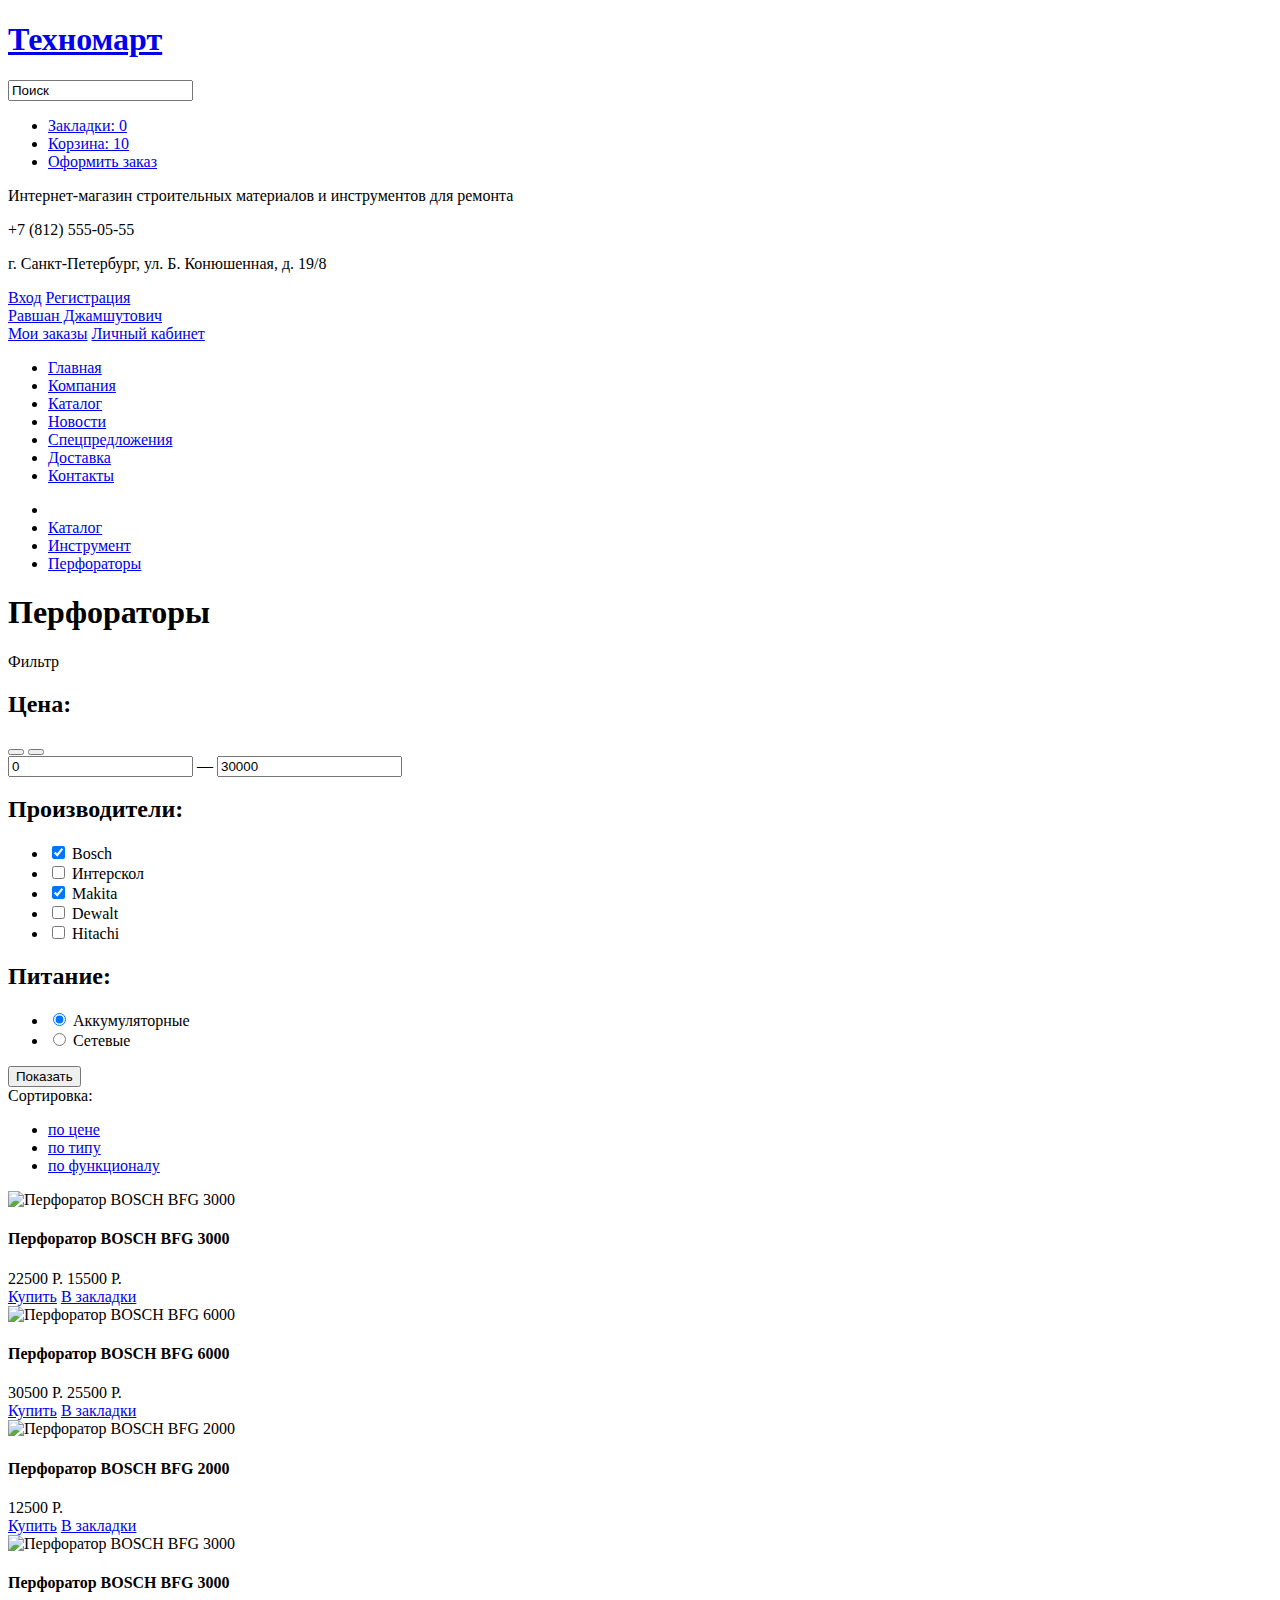
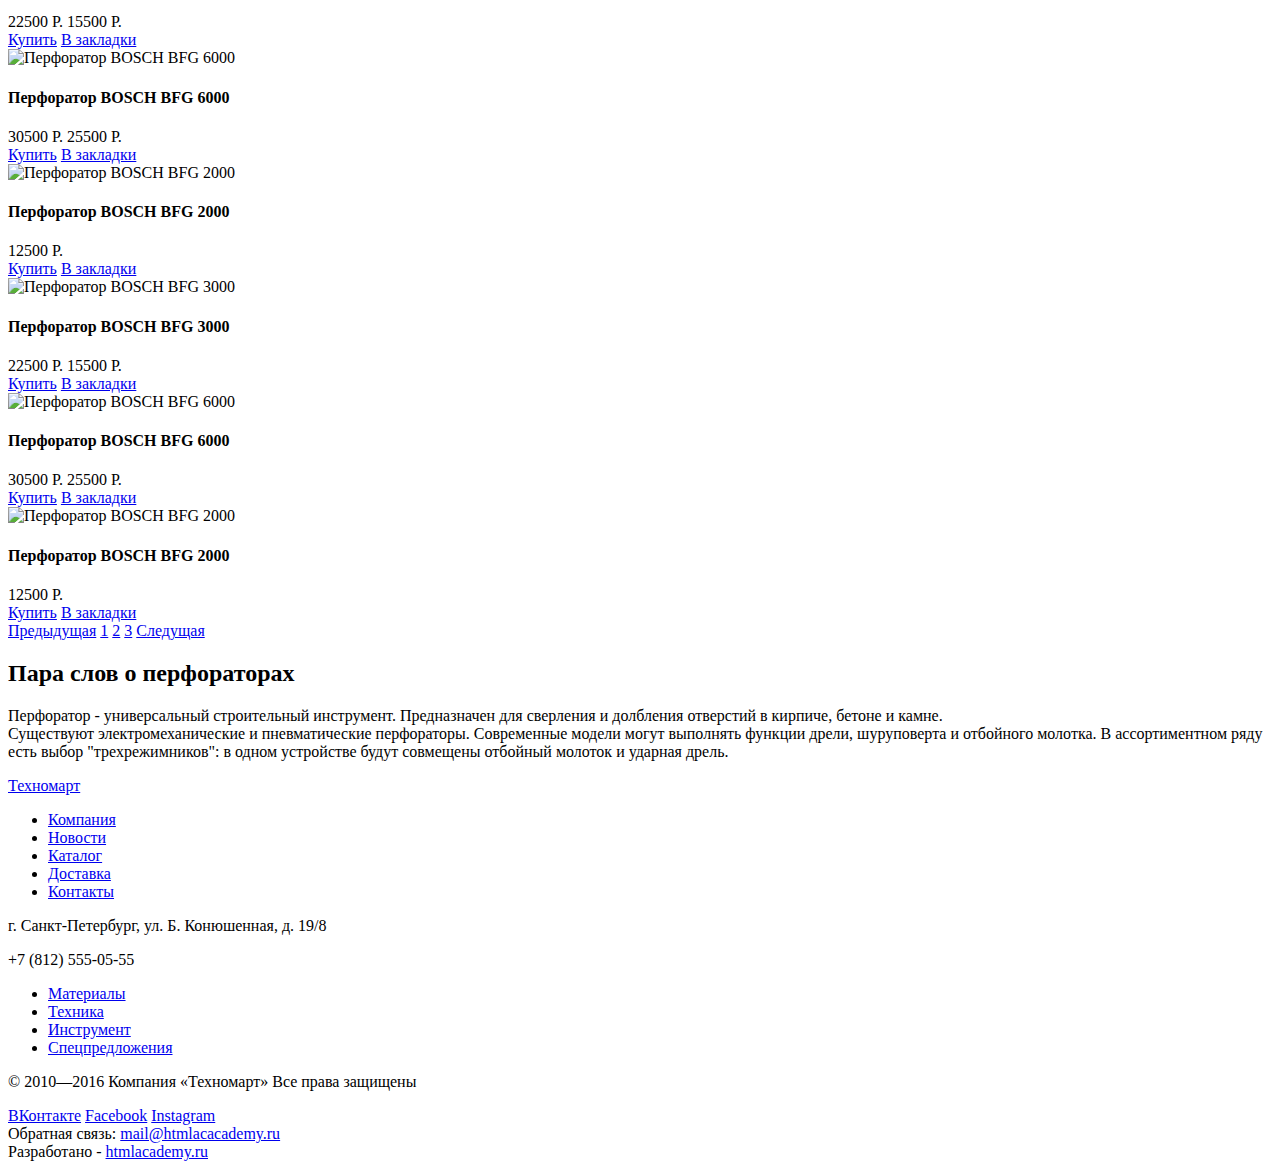
==== catalog.html @ e313303e "Add files via upload" ====
<!DOCTYPE html>
<html lang="ru">
<head>
	<meta charset="UTF-8">
	<title>Техномарт | Каталог</title>
	<link href="http://fonts.googleapis.com/css?family=Cuprum:400,700,400italic,700italic&amp;subset=latin,cyrillic-ext" rel="stylesheet" type="text/css"> 
	<link href="http://fonts.googleapis.com/css?family=PT+Sans:400,700&amp;subset=latin,cyrillic-ext" rel="stylesheet" type="text/css"> 
	<link href="css/normalize.css" rel="stylesheet">
	<link href="css/style.css" rel="stylesheet">
</head>
<body>
<div class="main-container">
		<header>

			<div class="top-header">
				<a href="#" class="logo"><h1>Техномарт</h1></a>
				<form class="form-popup" action="https://echo.htmlacademy.ru" method="get">
					<a href="#" class="icon-search"></a>
					<input  class="search" type="text" name="field-search" value="Поиск">
				</form>
				<div class="order-block">
					<ul>
						<li><a href="#" class="bookmark">Закладки: 0</a></li>
						<li><a href="#" class="cart">Корзина: 10</a></li> 
						<li><a href="#" class="arrange">Оформить заказ</a></li> 
					</ul>
				</div>
			</div>

			<div class="shop-info">
				<div class="shop-description">
					<p>Интернет-магазин строительных материалов и инструментов для ремонта</p>
				</div>
				<div class="shop-contacts">
					<span class="shop-phone">+7 (812) 555-05-55</span>
					<p class="shop-address">г. Санкт-Петербург, ул. Б. Конюшенная, д. 19/8</p>
				</div>
				<div class="user-block">
					<a href="#" class="login">Вход</a>
					<a href="#" class="registration">Регистрация</a>
				</div>
				<div class="account-block">
					<div class="user-active">
						<a href="#" class="icon-user"></a>
						<a href="#" class="user-link">Равшан Джамшутович</a>
						<a href="#" class="icon-out"></a>
					</div>
					<a href="#" class="my-orders">Мои заказы</a>
					<a href="#" class="personal">Личный кабинет</a>
				</div>
			</div>

			<nav class="main-navigation">
				<ul>
					<li><a href="index.html">Главная</a></li>
					<li><a href="#">Компания</a></li>
					<li><a href="catalog.html">Каталог</a></li>
					<li><a href="#">Новости</a></li>
					<li><a href="#">Спецпредложения</a></li>
					<li><a href="#">Доставка</a></li>
					<li><a href="#">Контакты</a></li>
				</ul>
			</nav>

		</header>

		<main>
			<div class="breadcrumbs">
				<ul>
					<li><a href="index.html"><span class="icon-home"></span></a></li>
					<li><a href="catalog.html">Каталог</a></li>
					<li><a href="#">Инструмент</a></li>
					<li><a href="#">Перфораторы</a></li>
				</ul>
			</div>

			<h1>Перфораторы</h1>
			<aside class="filters">
				<span>Фильтр</span>
				<form action="https://echo.htmlacademy.ru" method="get">
					<div class="filter-cost">
						<h2>Цена:</h2>
						<div class="range">
		                    <div class="scale-slider">
		                        <div class="bar"></div>
		                    </div> 
	                        <button class="scale-slider-min" type="button" tabindex="-1"></button>
	                        <button class="scale-slider-max" type="button" tabindex="-1"></button>
	               		</div> 
	               		<div class="cost-input">
                        	<input class="cost-input-min" name="cost-from" value="0" type="text">
                        	<span>&mdash;</span>
                        	<input class="cost-input-max" name="cost-to" value="30000" type="text">
                    	</div> 
					</div>

					<div class="filter-brands">
						<h2>Производители:</h2>
						<ul>
	                        <li>
	                            <input class="form-checkbox" id="check-b-1" name="brands" checked="checked" type="checkbox">
	                            <label class="form-label-chb" for="check-b-1">Bosch</label>
	                        </li>
	                        <li>
	                            <input class="form-checkbox" id="check-b-2" name="brands" type="checkbox">
	                            <label class="form-label-chb" for="check-b-2">Интерскол</label>
	                        </li>
	                        <li>
	                            <input class="form-checkbox" id="check-b-3" name="brands" checked="checked" type="checkbox">
	                            <label class="form-label-chb" for="check-b-3">Makita</label>
	                        </li>
							<li>
	                            <input class="form-checkbox" id="check-b-4" name="brands" type="checkbox">
	                            <label class="form-label-chb" for="check-b-4">Dewalt</label>
	                        </li>
	                        <li>
	                            <input class="form-checkbox" id="check-b-5" name="brands" type="checkbox">
	                            <label class="form-label-chb" for="check-b-5">Hitachi</label>
	                        </li>
                    	</ul>
					</div>

					<div class="powered">
						<h2>Питание:</h2>
						<ul>
	                        <li>
	                            <input class="form-checkbox" id="check-c-1" name="power" checked="checked" type="radio">
	                            <label class="form-label-chb" for="check-c-1">Аккумуляторные</label>
	                        </li>
	                        <li>
	                            <input class="form-checkbox" id="check-c-2" name="power" type="radio">
	                            <label class="form-label-chb" for="check-c-2">Сетевые</label>
	                        </li>
	                    </ul>        
					</div>

					<button class="btn" type="submit">Показать</button>
				</form>
			</aside>

			<section class="catalog">

				<div class="search-results">
					<span class="sort-type">Сортировка:</span>
		            <div class="sort-list">
		                <ul>
		                    <li><a class="active" href="#">по цене</a></li>
		                    <li><a href="#">по типу</a></li>
		                    <li><a href="#">по функционалу</a></li>
		                </ul>
		            </div>
		            <div class="sort-order">
		                <a class="icon-up" href="#"></a>
		                <a class="icon-down active" href="#"></a>
		            </div>  
				</div>
				
				<article class="catalog_item">
						<div class="catalog-item-photo"><img src="img/perforator-3000.jpg" alt="Перфоратор BOSCH BFG 3000" width="218" height="168"></div>
						<h4 class="catalog-item-title">Перфоратор BOSCH BFG 3000</h4>
						<span class="catalog-item-old-price">22500 Р.</span>
						<span class="catalog-item-price">15500 Р.</span>
						<div class="actions">
							<a href="#" class="get-buy">Купить</a>
							<a href="#" class="get-bookmark">В закладки</a>
						</div>
					</article>

					<article class="catalog-item">
						<div class="catalog-item-photo"><img src="img/perforator-6000.jpg" alt="Перфоратор BOSCH BFG 6000" width="218" height="168"></div>
						<h4 class="catalog-item-title">Перфоратор BOSCH BFG 6000</h4>
						<span class="catalog-item-old-price">30500 Р.</span>
						<span class="catalog-item-price">25500 Р.</span>
						<div class="actions">
							<a href="#" class="get-buy">Купить</a>
							<a href="#" class="get-bookmark">В закладки</a>
						</div>
					</article>

					<article class="catalog-item new">
						<div class="catalog-item-photo"><img src="img/perforator-2000.jpg" alt="Перфоратор BOSCH BFG 2000" width="218" height="168"></div>
						<h4 class="catalog-item-title">Перфоратор BOSCH BFG 2000</h4>
						<span class="catalog-item-price">12500 Р.</span>
						<div class="actions">
							<a href="#" class="get-buy">Купить</a>
							<a href="#" class="get-bookmark">В закладки</a>
						</div>
					</article>

					<article class="catalog_item">
						<div class="catalog-item-photo"><img src="img/perforator-3000.jpg" alt="Перфоратор BOSCH BFG 3000" width="218" height="168"></div>
						<h4 class="catalog-item-title">Перфоратор BOSCH BFG 3000</h4>
						<span class="catalog-item-old-price">22500 Р.</span>
						<span class="catalog-item-price">15500 Р.</span>
						<div class="actions">
							<a href="#" class="get-buy">Купить</a>
							<a href="#" class="get-bookmark">В закладки</a>
						</div>
					</article>

					<article class="catalog-item new">
						<div class="catalog-item-photo"><img src="img/perforator-6000.jpg" alt="Перфоратор BOSCH BFG 6000" width="218" height="168"></div>
						<h4 class="catalog-item-title">Перфоратор BOSCH BFG 6000</h4>
						<span class="catalog-item-old-price">30500 Р.</span>
						<span class="catalog-item-price">25500 Р.</span>
						<div class="actions">
							<a href="#" class="get-buy">Купить</a>
							<a href="#" class="get-bookmark">В закладки</a>
						</div>
					</article>

					<article class="catalog-item">
						<div class="catalog-item-photo"><img src="img/perforator-2000.jpg" alt="Перфоратор BOSCH BFG 2000" width="218" height="168"></div>
						<h4 class="catalog-item-title">Перфоратор BOSCH BFG 2000</h4>
						<span class="catalog-item-price">12500 Р.</span>
						<div class="actions">
							<a href="#" class="get-buy">Купить</a>
							<a href="#" class="get-bookmark">В закладки</a>
						</div>
					</article>

					<article class="catalog_item new">
						<div class="catalog-item-photo"><img src="img/perforator-3000.jpg" alt="Перфоратор BOSCH BFG 3000" width="218" height="168"></div>
						<h4 class="catalog-item-title">Перфоратор BOSCH BFG 3000</h4>
						<span class="catalog-item-old-price">22500 Р.</span>
						<span class="catalog-item-price">15500 Р.</span>
						<div class="actions">
							<a href="#" class="get-buy">Купить</a>
							<a href="#" class="get-bookmark">В закладки</a>
						</div>
					</article>

					<article class="catalog-item">
						<div class="catalog-item-photo"><img src="img/perforator-6000.jpg" alt="Перфоратор BOSCH BFG 6000" width="218" height="168"></div>
						<h4 class="catalog-item-title">Перфоратор BOSCH BFG 6000</h4>
						<span class="catalog-item-old-price">30500 Р.</span>
						<span class="catalog-item-price">25500 Р.</span>
						<div class="actions">
							<a href="#" class="get-buy">Купить</a>
							<a href="#" class="get-bookmark">В закладки</a>
						</div>
					</article>

					<article class="catalog-item">
						<div class="catalog-item-photo"><img src="img/perforator-2000.jpg" alt="Перфоратор BOSCH BFG 2000" width="218" height="168"></div>
						<h4 class="catalog-item-title">Перфоратор BOSCH BFG 2000</h4>
						<span class="catalog-item-price">12500 Р.</span>
						<div class="actions">
							<a href="#" class="get-buy">Купить</a>
							<a href="#" class="get-bookmark">В закладки</a>
						</div>
					</article>

					<div class="paginator">
						<a href="#" class="btn-prev">Предыдущая</a>
						<a href="#" class="page page-active">1</a>
						<a href="#" class="page">2</a>
						<a href="#" class="page">3</a>
						<a href="#" class="btn-next">Следущая</a>
						
					</div>
			</section>

			<section class="items-description">
				<h2>Пара слов о перфораторах</h2>
				<p>Перфоратор - универсальный строительный инструмент. Предназначен для сверления и долбления отверстий в кирпиче, бетоне и камне.<br>Существуют электромеханические и пневматические перфораторы. Современные модели могут выполнять функции дрели, шуруповерта и отбойного молотка. В ассортиментном ряду есть выбор "трехрежимников": в одном устройстве будут совмещены отбойный молоток и ударная дрель.</p>
			</section>

		</main>

		<footer>
			<footer_top-nav>
				<a href="#" class="logo">Техномарт</a>
				<ul>
					<li><a href="#">Компания</a></li>
					<li><a href="#">Новости</a></li>
					<li><a href="catalog.html">Каталог</a></li>
					<li><a href="#">Доставка</a></li>
					<li><a href="#">Контакты</a></li>
				</ul>
			</footer_top-nav>

			<footer_bottom-nav>
				<div class="footer-address">
					<p>г. Санкт-Петербург, ул. Б. Конюшенная, д. 19/8</p>
					<span>+7 (812) 555-05-55</span>
				</div>
				<ul>
					<li><a href="#">Материалы</a></li>
					<li><a href="#">Техника</a></li>
					<li><a href="#">Инструмент</a></li>
					<li><a href="#">Спецпредложения</a></li>
				</ul>
			</footer_bottom-nav>

			<footer-contacts>
				<div class="footer-copyright">
					<p>© 2010—2016 Компания «Техномарт» Все права защищены</p>
				</div>
				<div class="btn-socials">
					<a class="social-btn social-btn-vk" href="#">ВКонтакте</a>
					<a class="social-btn social-btn-fb" href="#">Facebook</a>
					<a class="social-btn social-btn-insta" href="#">Instagram</a>
				</div>
				<div class="footer-feedback">
					<span>Обратная связь:</span>
					<a href="mailto:mail@htmlacacademy.ru">mail@htmlacacademy.ru</a>
				</div>
				<div class="footer-design">
					<span>Разработано -</span>
					<a href="htmlacademy.ru">htmlacademy.ru</a>
				</div>
			</footer-contacts>

		</footer>
</div>	
	
</body>
</html>
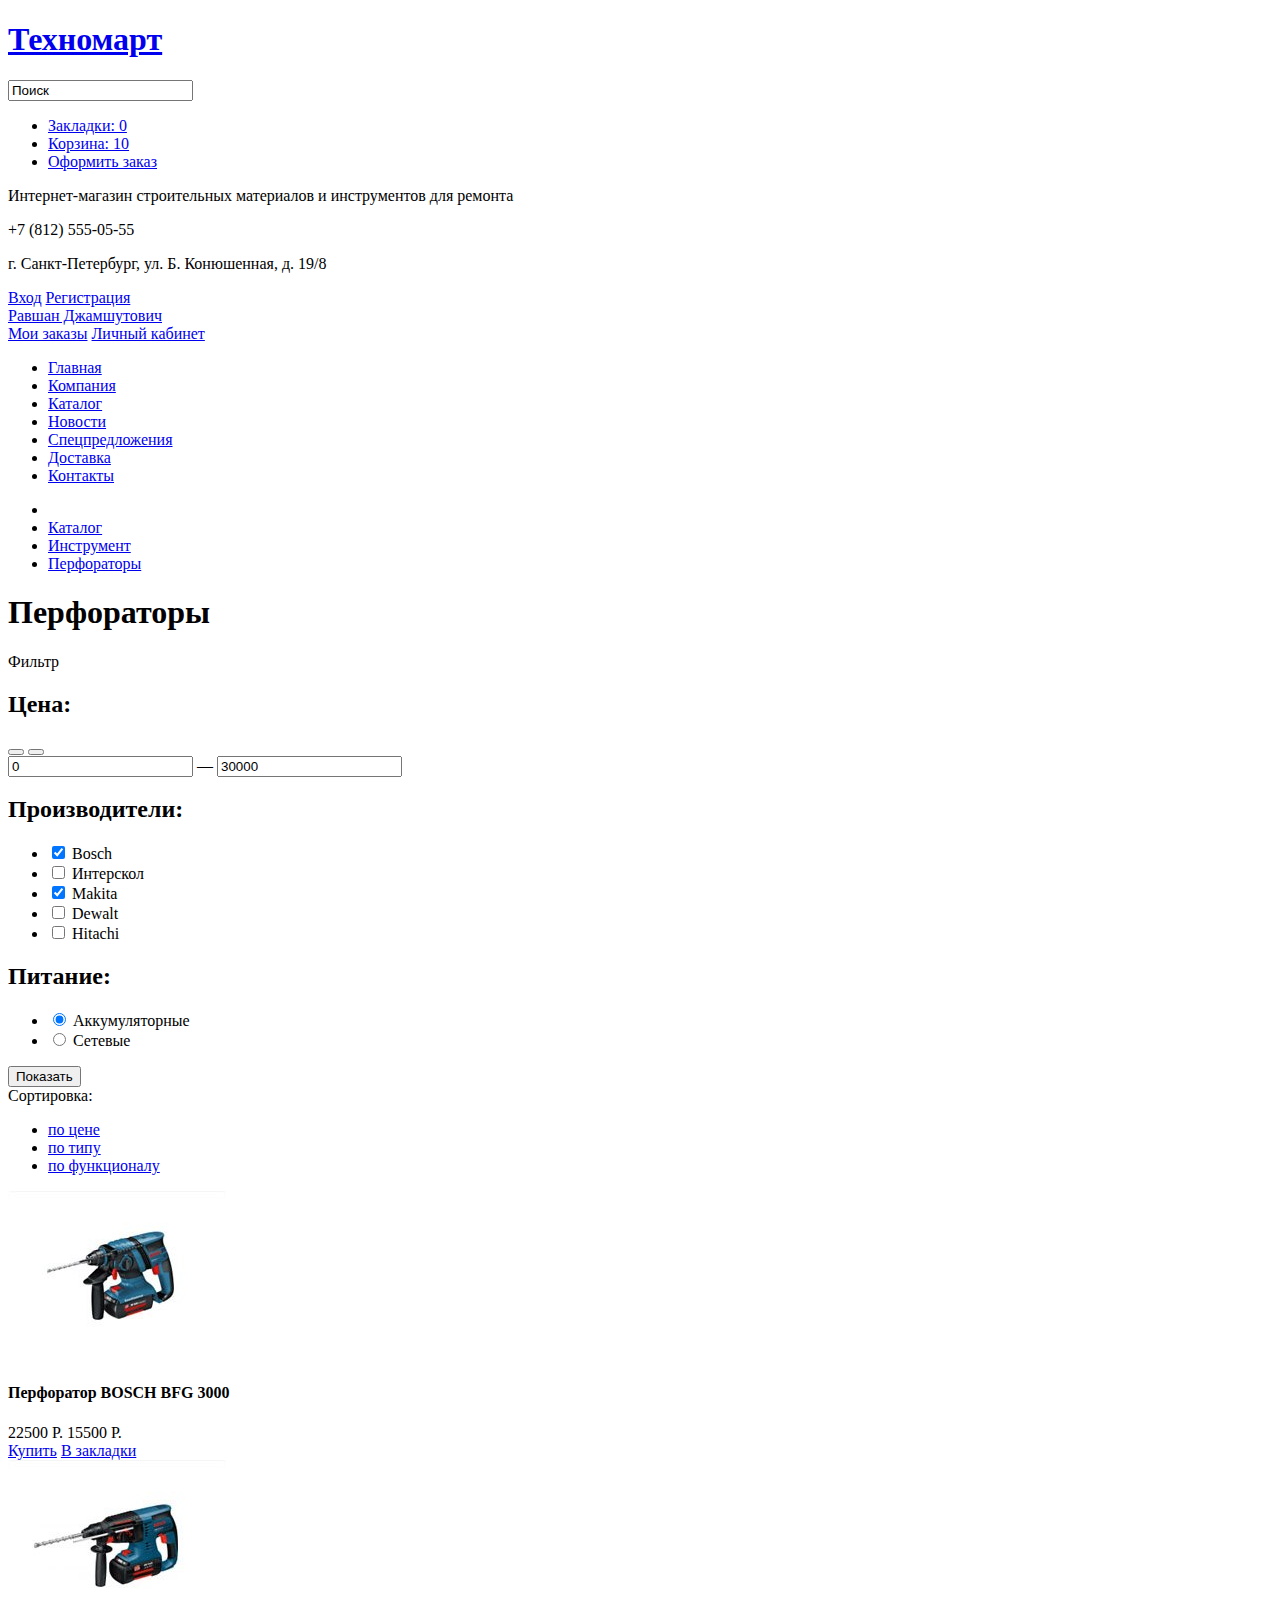
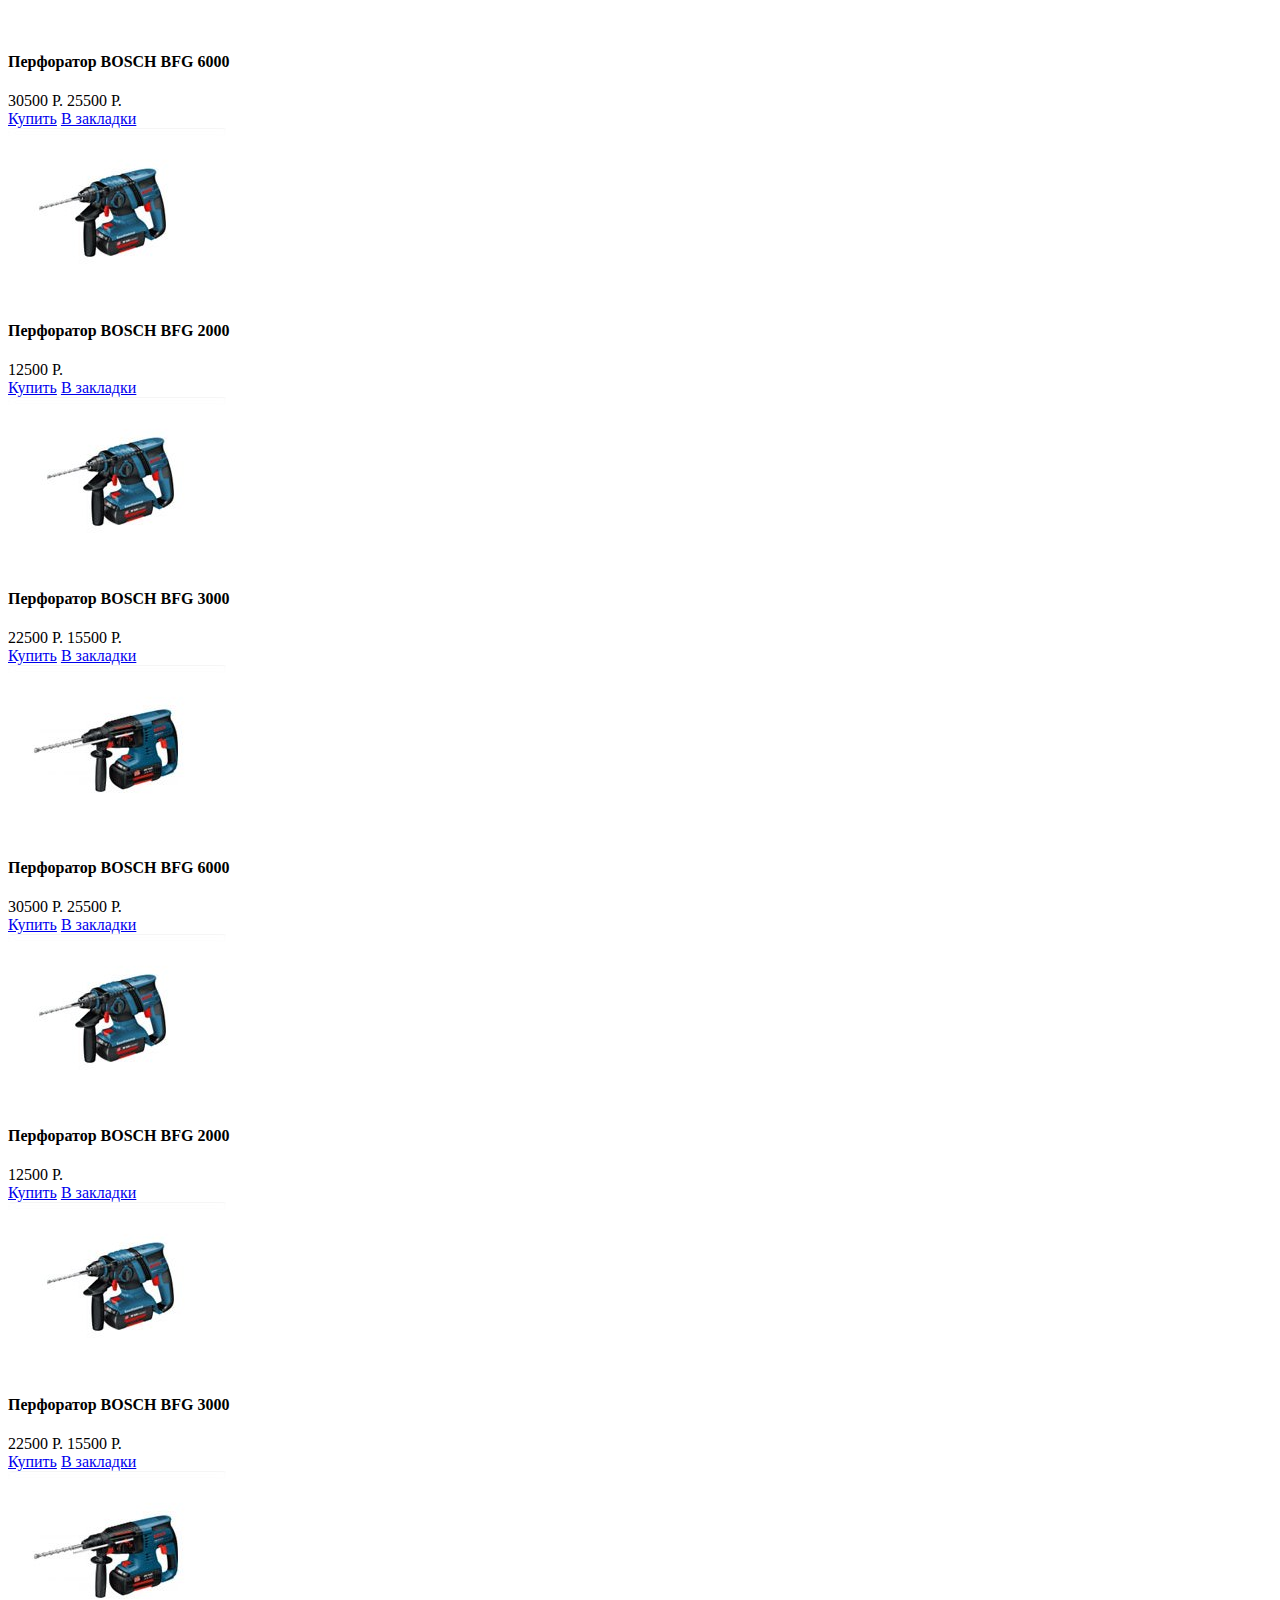
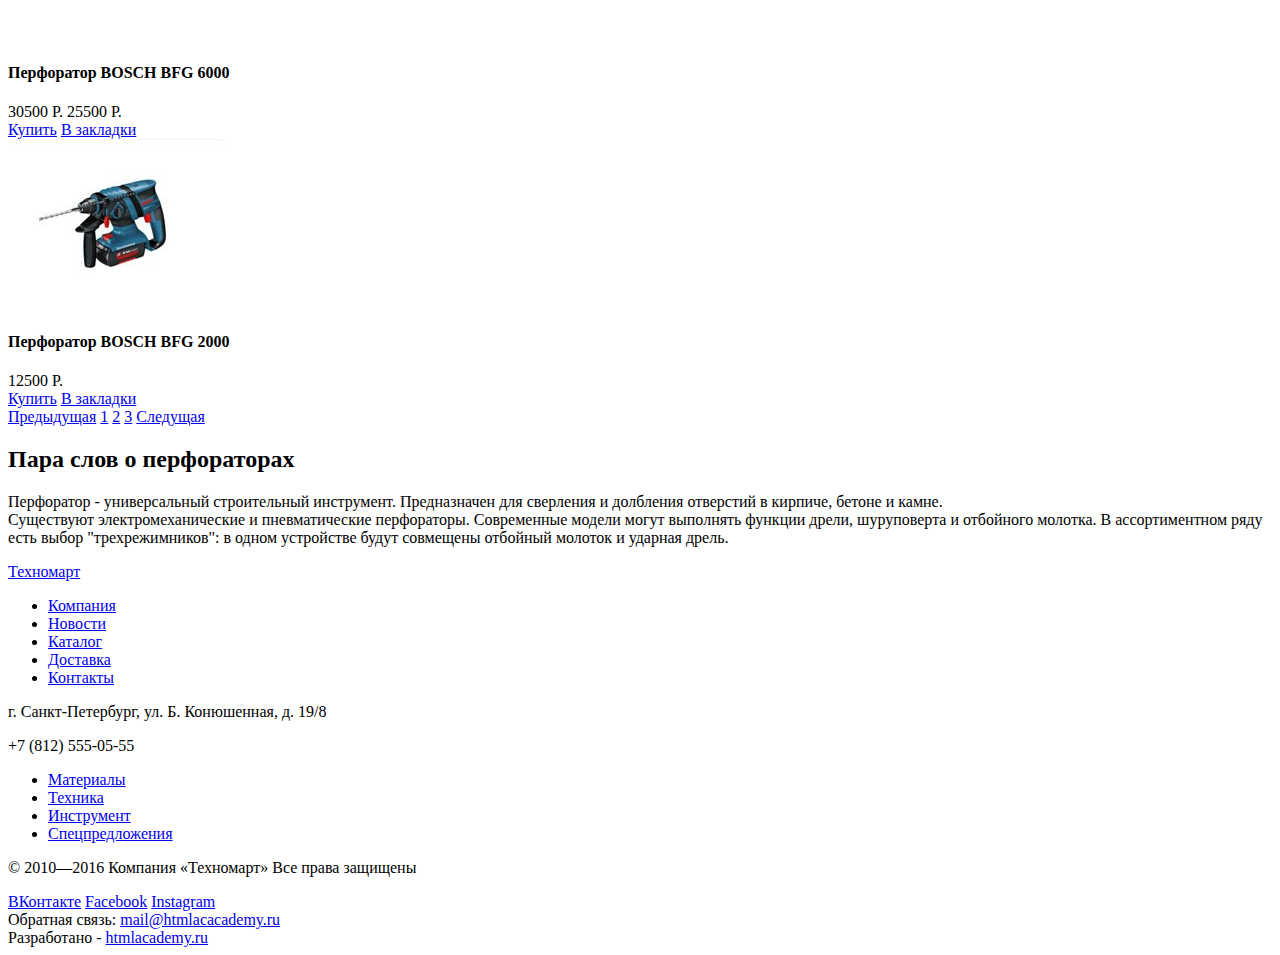
==== commit 14d785f8: "сетка" ====
--- a/catalog.html
+++ b/catalog.html
@@ -1,319 +1,319 @@
-<!DOCTYPE html>
-<html lang="ru">
-<head>
-	<meta charset="UTF-8">
-	<title>Техномарт | Каталог</title>
-	<link href="http://fonts.googleapis.com/css?family=Cuprum:400,700,400italic,700italic&amp;subset=latin,cyrillic-ext" rel="stylesheet" type="text/css"> 
-	<link href="http://fonts.googleapis.com/css?family=PT+Sans:400,700&amp;subset=latin,cyrillic-ext" rel="stylesheet" type="text/css"> 
-	<link href="css/normalize.css" rel="stylesheet">
-	<link href="css/style.css" rel="stylesheet">
-</head>
-<body>
-<div class="main-container">
-		<header>
-
-			<div class="top-header">
-				<a href="#" class="logo"><h1>Техномарт</h1></a>
-				<form class="form-popup" action="https://echo.htmlacademy.ru" method="get">
-					<a href="#" class="icon-search"></a>
-					<input  class="search" type="text" name="field-search" value="Поиск">
-				</form>
-				<div class="order-block">
-					<ul>
-						<li><a href="#" class="bookmark">Закладки: 0</a></li>
-						<li><a href="#" class="cart">Корзина: 10</a></li> 
-						<li><a href="#" class="arrange">Оформить заказ</a></li> 
-					</ul>
-				</div>
-			</div>
-
-			<div class="shop-info">
-				<div class="shop-description">
-					<p>Интернет-магазин строительных материалов и инструментов для ремонта</p>
-				</div>
-				<div class="shop-contacts">
-					<span class="shop-phone">+7 (812) 555-05-55</span>
-					<p class="shop-address">г. Санкт-Петербург, ул. Б. Конюшенная, д. 19/8</p>
-				</div>
-				<div class="user-block">
-					<a href="#" class="login">Вход</a>
-					<a href="#" class="registration">Регистрация</a>
-				</div>
-				<div class="account-block">
-					<div class="user-active">
-						<a href="#" class="icon-user"></a>
-						<a href="#" class="user-link">Равшан Джамшутович</a>
-						<a href="#" class="icon-out"></a>
-					</div>
-					<a href="#" class="my-orders">Мои заказы</a>
-					<a href="#" class="personal">Личный кабинет</a>
-				</div>
-			</div>
-
-			<nav class="main-navigation">
-				<ul>
-					<li><a href="index.html">Главная</a></li>
-					<li><a href="#">Компания</a></li>
-					<li><a href="catalog.html">Каталог</a></li>
-					<li><a href="#">Новости</a></li>
-					<li><a href="#">Спецпредложения</a></li>
-					<li><a href="#">Доставка</a></li>
-					<li><a href="#">Контакты</a></li>
-				</ul>
-			</nav>
-
-		</header>
-
-		<main>
-			<div class="breadcrumbs">
-				<ul>
-					<li><a href="index.html"><span class="icon-home"></span></a></li>
-					<li><a href="catalog.html">Каталог</a></li>
-					<li><a href="#">Инструмент</a></li>
-					<li><a href="#">Перфораторы</a></li>
-				</ul>
-			</div>
-
-			<h1>Перфораторы</h1>
-			<aside class="filters">
-				<span>Фильтр</span>
-				<form action="https://echo.htmlacademy.ru" method="get">
-					<div class="filter-cost">
-						<h2>Цена:</h2>
-						<div class="range">
-		                    <div class="scale-slider">
-		                        <div class="bar"></div>
-		                    </div> 
-	                        <button class="scale-slider-min" type="button" tabindex="-1"></button>
-	                        <button class="scale-slider-max" type="button" tabindex="-1"></button>
-	               		</div> 
-	               		<div class="cost-input">
-                        	<input class="cost-input-min" name="cost-from" value="0" type="text">
-                        	<span>&mdash;</span>
-                        	<input class="cost-input-max" name="cost-to" value="30000" type="text">
-                    	</div> 
-					</div>
-
-					<div class="filter-brands">
-						<h2>Производители:</h2>
-						<ul>
-	                        <li>
-	                            <input class="form-checkbox" id="check-b-1" name="brands" checked="checked" type="checkbox">
-	                            <label class="form-label-chb" for="check-b-1">Bosch</label>
-	                        </li>
-	                        <li>
-	                            <input class="form-checkbox" id="check-b-2" name="brands" type="checkbox">
-	                            <label class="form-label-chb" for="check-b-2">Интерскол</label>
-	                        </li>
-	                        <li>
-	                            <input class="form-checkbox" id="check-b-3" name="brands" checked="checked" type="checkbox">
-	                            <label class="form-label-chb" for="check-b-3">Makita</label>
-	                        </li>
-							<li>
-	                            <input class="form-checkbox" id="check-b-4" name="brands" type="checkbox">
-	                            <label class="form-label-chb" for="check-b-4">Dewalt</label>
-	                        </li>
-	                        <li>
-	                            <input class="form-checkbox" id="check-b-5" name="brands" type="checkbox">
-	                            <label class="form-label-chb" for="check-b-5">Hitachi</label>
-	                        </li>
-                    	</ul>
-					</div>
-
-					<div class="powered">
-						<h2>Питание:</h2>
-						<ul>
-	                        <li>
-	                            <input class="form-checkbox" id="check-c-1" name="power" checked="checked" type="radio">
-	                            <label class="form-label-chb" for="check-c-1">Аккумуляторные</label>
-	                        </li>
-	                        <li>
-	                            <input class="form-checkbox" id="check-c-2" name="power" type="radio">
-	                            <label class="form-label-chb" for="check-c-2">Сетевые</label>
-	                        </li>
-	                    </ul>        
-					</div>
-
-					<button class="btn" type="submit">Показать</button>
-				</form>
-			</aside>
-
-			<section class="catalog">
-
-				<div class="search-results">
-					<span class="sort-type">Сортировка:</span>
-		            <div class="sort-list">
-		                <ul>
-		                    <li><a class="active" href="#">по цене</a></li>
-		                    <li><a href="#">по типу</a></li>
-		                    <li><a href="#">по функционалу</a></li>
-		                </ul>
-		            </div>
-		            <div class="sort-order">
-		                <a class="icon-up" href="#"></a>
-		                <a class="icon-down active" href="#"></a>
-		            </div>  
-				</div>
-				
-				<article class="catalog_item">
-						<div class="catalog-item-photo"><img src="img/perforator-3000.jpg" alt="Перфоратор BOSCH BFG 3000" width="218" height="168"></div>
-						<h4 class="catalog-item-title">Перфоратор BOSCH BFG 3000</h4>
-						<span class="catalog-item-old-price">22500 Р.</span>
-						<span class="catalog-item-price">15500 Р.</span>
-						<div class="actions">
-							<a href="#" class="get-buy">Купить</a>
-							<a href="#" class="get-bookmark">В закладки</a>
-						</div>
-					</article>
-
-					<article class="catalog-item">
-						<div class="catalog-item-photo"><img src="img/perforator-6000.jpg" alt="Перфоратор BOSCH BFG 6000" width="218" height="168"></div>
-						<h4 class="catalog-item-title">Перфоратор BOSCH BFG 6000</h4>
-						<span class="catalog-item-old-price">30500 Р.</span>
-						<span class="catalog-item-price">25500 Р.</span>
-						<div class="actions">
-							<a href="#" class="get-buy">Купить</a>
-							<a href="#" class="get-bookmark">В закладки</a>
-						</div>
-					</article>
-
-					<article class="catalog-item new">
-						<div class="catalog-item-photo"><img src="img/perforator-2000.jpg" alt="Перфоратор BOSCH BFG 2000" width="218" height="168"></div>
-						<h4 class="catalog-item-title">Перфоратор BOSCH BFG 2000</h4>
-						<span class="catalog-item-price">12500 Р.</span>
-						<div class="actions">
-							<a href="#" class="get-buy">Купить</a>
-							<a href="#" class="get-bookmark">В закладки</a>
-						</div>
-					</article>
-
-					<article class="catalog_item">
-						<div class="catalog-item-photo"><img src="img/perforator-3000.jpg" alt="Перфоратор BOSCH BFG 3000" width="218" height="168"></div>
-						<h4 class="catalog-item-title">Перфоратор BOSCH BFG 3000</h4>
-						<span class="catalog-item-old-price">22500 Р.</span>
-						<span class="catalog-item-price">15500 Р.</span>
-						<div class="actions">
-							<a href="#" class="get-buy">Купить</a>
-							<a href="#" class="get-bookmark">В закладки</a>
-						</div>
-					</article>
-
-					<article class="catalog-item new">
-						<div class="catalog-item-photo"><img src="img/perforator-6000.jpg" alt="Перфоратор BOSCH BFG 6000" width="218" height="168"></div>
-						<h4 class="catalog-item-title">Перфоратор BOSCH BFG 6000</h4>
-						<span class="catalog-item-old-price">30500 Р.</span>
-						<span class="catalog-item-price">25500 Р.</span>
-						<div class="actions">
-							<a href="#" class="get-buy">Купить</a>
-							<a href="#" class="get-bookmark">В закладки</a>
-						</div>
-					</article>
-
-					<article class="catalog-item">
-						<div class="catalog-item-photo"><img src="img/perforator-2000.jpg" alt="Перфоратор BOSCH BFG 2000" width="218" height="168"></div>
-						<h4 class="catalog-item-title">Перфоратор BOSCH BFG 2000</h4>
-						<span class="catalog-item-price">12500 Р.</span>
-						<div class="actions">
-							<a href="#" class="get-buy">Купить</a>
-							<a href="#" class="get-bookmark">В закладки</a>
-						</div>
-					</article>
-
-					<article class="catalog_item new">
-						<div class="catalog-item-photo"><img src="img/perforator-3000.jpg" alt="Перфоратор BOSCH BFG 3000" width="218" height="168"></div>
-						<h4 class="catalog-item-title">Перфоратор BOSCH BFG 3000</h4>
-						<span class="catalog-item-old-price">22500 Р.</span>
-						<span class="catalog-item-price">15500 Р.</span>
-						<div class="actions">
-							<a href="#" class="get-buy">Купить</a>
-							<a href="#" class="get-bookmark">В закладки</a>
-						</div>
-					</article>
-
-					<article class="catalog-item">
-						<div class="catalog-item-photo"><img src="img/perforator-6000.jpg" alt="Перфоратор BOSCH BFG 6000" width="218" height="168"></div>
-						<h4 class="catalog-item-title">Перфоратор BOSCH BFG 6000</h4>
-						<span class="catalog-item-old-price">30500 Р.</span>
-						<span class="catalog-item-price">25500 Р.</span>
-						<div class="actions">
-							<a href="#" class="get-buy">Купить</a>
-							<a href="#" class="get-bookmark">В закладки</a>
-						</div>
-					</article>
-
-					<article class="catalog-item">
-						<div class="catalog-item-photo"><img src="img/perforator-2000.jpg" alt="Перфоратор BOSCH BFG 2000" width="218" height="168"></div>
-						<h4 class="catalog-item-title">Перфоратор BOSCH BFG 2000</h4>
-						<span class="catalog-item-price">12500 Р.</span>
-						<div class="actions">
-							<a href="#" class="get-buy">Купить</a>
-							<a href="#" class="get-bookmark">В закладки</a>
-						</div>
-					</article>
-
-					<div class="paginator">
-						<a href="#" class="btn-prev">Предыдущая</a>
-						<a href="#" class="page page-active">1</a>
-						<a href="#" class="page">2</a>
-						<a href="#" class="page">3</a>
-						<a href="#" class="btn-next">Следущая</a>
-						
-					</div>
-			</section>
-
-			<section class="items-description">
-				<h2>Пара слов о перфораторах</h2>
-				<p>Перфоратор - универсальный строительный инструмент. Предназначен для сверления и долбления отверстий в кирпиче, бетоне и камне.<br>Существуют электромеханические и пневматические перфораторы. Современные модели могут выполнять функции дрели, шуруповерта и отбойного молотка. В ассортиментном ряду есть выбор "трехрежимников": в одном устройстве будут совмещены отбойный молоток и ударная дрель.</p>
-			</section>
-
-		</main>
-
-		<footer>
-			<footer_top-nav>
-				<a href="#" class="logo">Техномарт</a>
-				<ul>
-					<li><a href="#">Компания</a></li>
-					<li><a href="#">Новости</a></li>
-					<li><a href="catalog.html">Каталог</a></li>
-					<li><a href="#">Доставка</a></li>
-					<li><a href="#">Контакты</a></li>
-				</ul>
-			</footer_top-nav>
-
-			<footer_bottom-nav>
-				<div class="footer-address">
-					<p>г. Санкт-Петербург, ул. Б. Конюшенная, д. 19/8</p>
-					<span>+7 (812) 555-05-55</span>
-				</div>
-				<ul>
-					<li><a href="#">Материалы</a></li>
-					<li><a href="#">Техника</a></li>
-					<li><a href="#">Инструмент</a></li>
-					<li><a href="#">Спецпредложения</a></li>
-				</ul>
-			</footer_bottom-nav>
-
-			<footer-contacts>
-				<div class="footer-copyright">
-					<p>© 2010—2016 Компания «Техномарт» Все права защищены</p>
-				</div>
-				<div class="btn-socials">
-					<a class="social-btn social-btn-vk" href="#">ВКонтакте</a>
-					<a class="social-btn social-btn-fb" href="#">Facebook</a>
-					<a class="social-btn social-btn-insta" href="#">Instagram</a>
-				</div>
-				<div class="footer-feedback">
-					<span>Обратная связь:</span>
-					<a href="mailto:mail@htmlacacademy.ru">mail@htmlacacademy.ru</a>
-				</div>
-				<div class="footer-design">
-					<span>Разработано -</span>
-					<a href="htmlacademy.ru">htmlacademy.ru</a>
-				</div>
-			</footer-contacts>
-
-		</footer>
-</div>	
-	
-</body>
+<!DOCTYPE html>
+<html lang="ru">
+<head>
+	<meta charset="UTF-8">
+	<title>Техномарт | Каталог</title>
+	<link href="http://fonts.googleapis.com/css?family=Cuprum:400,700,400italic,700italic&amp;subset=latin,cyrillic-ext" rel="stylesheet" type="text/css"> 
+	<link href="http://fonts.googleapis.com/css?family=PT+Sans:400,700&amp;subset=latin,cyrillic-ext" rel="stylesheet" type="text/css"> 
+	<link href="css/normalize.css" rel="stylesheet">
+	<link href="css/style.css" rel="stylesheet">
+</head>
+<body>
+<div class="main-container">
+		<header>
+
+			<div class="top-header">
+				<a href="#" class="logo"><h1>Техномарт</h1></a>
+				<form class="form-popup" action="https://echo.htmlacademy.ru" method="get">
+					<a href="#" class="icon-search"></a>
+					<input  class="search" type="text" name="field-search" value="Поиск">
+				</form>
+				<div class="order-block">
+					<ul>
+						<li><a href="#" class="bookmark">Закладки: 0</a></li>
+						<li><a href="#" class="cart">Корзина: 10</a></li> 
+						<li><a href="#" class="arrange">Оформить заказ</a></li> 
+					</ul>
+				</div>
+			</div>
+
+			<div class="shop-info">
+				<div class="shop-description">
+					<p>Интернет-магазин строительных материалов и инструментов для ремонта</p>
+				</div>
+				<div class="shop-contacts">
+					<span class="shop-phone">+7 (812) 555-05-55</span>
+					<p class="shop-address">г. Санкт-Петербург, ул. Б. Конюшенная, д. 19/8</p>
+				</div>
+				<div class="user-block">
+					<a href="#" class="login">Вход</a>
+					<a href="#" class="registration">Регистрация</a>
+				</div>
+				<div class="account-block">
+					<div class="user-active">
+						<a href="#" class="icon-user"></a>
+						<a href="#" class="user-link">Равшан Джамшутович</a>
+						<a href="#" class="icon-out"></a>
+					</div>
+					<a href="#" class="my-orders">Мои заказы</a>
+					<a href="#" class="personal">Личный кабинет</a>
+				</div>
+			</div>
+
+			<nav class="main-navigation">
+				<ul>
+					<li><a href="index.html">Главная</a></li>
+					<li><a href="#">Компания</a></li>
+					<li><a href="catalog.html">Каталог</a></li>
+					<li><a href="#">Новости</a></li>
+					<li><a href="#">Спецпредложения</a></li>
+					<li><a href="#">Доставка</a></li>
+					<li><a href="#">Контакты</a></li>
+				</ul>
+			</nav>
+
+		</header>
+
+		<main>
+			<div class="breadcrumbs">
+				<ul>
+					<li><a href="index.html"><span class="icon-home"></span></a></li>
+					<li><a href="catalog.html">Каталог</a></li>
+					<li><a href="#">Инструмент</a></li>
+					<li><a href="#">Перфораторы</a></li>
+				</ul>
+			</div>
+
+			<h1>Перфораторы</h1>
+			<aside class="filters">
+				<span>Фильтр</span>
+				<form action="https://echo.htmlacademy.ru" method="get">
+					<div class="filter-cost">
+						<h2>Цена:</h2>
+						<div class="range">
+		                    <div class="scale-slider">
+		                        <div class="bar"></div>
+		                    </div> 
+	                        <button class="scale-slider-min" type="button" tabindex="-1"></button>
+	                        <button class="scale-slider-max" type="button" tabindex="-1"></button>
+	               		</div> 
+	               		<div class="cost-input">
+                        	<input class="cost-input-min" name="cost-from" value="0" type="text">
+                        	<span>&mdash;</span>
+                        	<input class="cost-input-max" name="cost-to" value="30000" type="text">
+                    	</div> 
+					</div>
+
+					<div class="filter-brands">
+						<h2>Производители:</h2>
+						<ul>
+	                        <li>
+	                            <input class="form-checkbox" id="check-b-1" name="brands" checked="checked" type="checkbox">
+	                            <label class="form-label-chb" for="check-b-1">Bosch</label>
+	                        </li>
+	                        <li>
+	                            <input class="form-checkbox" id="check-b-2" name="brands" type="checkbox">
+	                            <label class="form-label-chb" for="check-b-2">Интерскол</label>
+	                        </li>
+	                        <li>
+	                            <input class="form-checkbox" id="check-b-3" name="brands" checked="checked" type="checkbox">
+	                            <label class="form-label-chb" for="check-b-3">Makita</label>
+	                        </li>
+							<li>
+	                            <input class="form-checkbox" id="check-b-4" name="brands" type="checkbox">
+	                            <label class="form-label-chb" for="check-b-4">Dewalt</label>
+	                        </li>
+	                        <li>
+	                            <input class="form-checkbox" id="check-b-5" name="brands" type="checkbox">
+	                            <label class="form-label-chb" for="check-b-5">Hitachi</label>
+	                        </li>
+                    	</ul>
+					</div>
+
+					<div class="powered">
+						<h2>Питание:</h2>
+						<ul>
+	                        <li>
+	                            <input class="form-checkbox" id="check-c-1" name="power" checked="checked" type="radio">
+	                            <label class="form-label-chb" for="check-c-1">Аккумуляторные</label>
+	                        </li>
+	                        <li>
+	                            <input class="form-checkbox" id="check-c-2" name="power" type="radio">
+	                            <label class="form-label-chb" for="check-c-2">Сетевые</label>
+	                        </li>
+	                    </ul>        
+					</div>
+
+					<button class="btn" type="submit">Показать</button>
+				</form>
+			</aside>
+
+			<section class="catalog">
+
+				<div class="search-results">
+					<span class="sort-type">Сортировка:</span>
+		            <div class="sort-list">
+		                <ul>
+		                    <li><a class="active" href="#">по цене</a></li>
+		                    <li><a href="#">по типу</a></li>
+		                    <li><a href="#">по функционалу</a></li>
+		                </ul>
+		            </div>
+		            <div class="sort-order">
+		                <a class="icon-up" href="#"></a>
+		                <a class="icon-down active" href="#"></a>
+		            </div>  
+				</div>
+				
+				<article class="catalog_item">
+						<div class="catalog-item-photo"><img src="img/perforator-3000.jpg" alt="Перфоратор BOSCH BFG 3000" width="218" height="168"></div>
+						<h4 class="catalog-item-title">Перфоратор BOSCH BFG 3000</h4>
+						<span class="catalog-item-old-price">22500 Р.</span>
+						<span class="catalog-item-price">15500 Р.</span>
+						<div class="actions">
+							<a href="#" class="get-buy">Купить</a>
+							<a href="#" class="get-bookmark">В закладки</a>
+						</div>
+					</article>
+
+					<article class="catalog-item">
+						<div class="catalog-item-photo"><img src="img/perforator-6000.jpg" alt="Перфоратор BOSCH BFG 6000" width="218" height="168"></div>
+						<h4 class="catalog-item-title">Перфоратор BOSCH BFG 6000</h4>
+						<span class="catalog-item-old-price">30500 Р.</span>
+						<span class="catalog-item-price">25500 Р.</span>
+						<div class="actions">
+							<a href="#" class="get-buy">Купить</a>
+							<a href="#" class="get-bookmark">В закладки</a>
+						</div>
+					</article>
+
+					<article class="catalog-item new">
+						<div class="catalog-item-photo"><img src="img/perforator-2000.jpg" alt="Перфоратор BOSCH BFG 2000" width="218" height="168"></div>
+						<h4 class="catalog-item-title">Перфоратор BOSCH BFG 2000</h4>
+						<span class="catalog-item-price">12500 Р.</span>
+						<div class="actions">
+							<a href="#" class="get-buy">Купить</a>
+							<a href="#" class="get-bookmark">В закладки</a>
+						</div>
+					</article>
+
+					<article class="catalog_item">
+						<div class="catalog-item-photo"><img src="img/perforator-3000.jpg" alt="Перфоратор BOSCH BFG 3000" width="218" height="168"></div>
+						<h4 class="catalog-item-title">Перфоратор BOSCH BFG 3000</h4>
+						<span class="catalog-item-old-price">22500 Р.</span>
+						<span class="catalog-item-price">15500 Р.</span>
+						<div class="actions">
+							<a href="#" class="get-buy">Купить</a>
+							<a href="#" class="get-bookmark">В закладки</a>
+						</div>
+					</article>
+
+					<article class="catalog-item new">
+						<div class="catalog-item-photo"><img src="img/perforator-6000.jpg" alt="Перфоратор BOSCH BFG 6000" width="218" height="168"></div>
+						<h4 class="catalog-item-title">Перфоратор BOSCH BFG 6000</h4>
+						<span class="catalog-item-old-price">30500 Р.</span>
+						<span class="catalog-item-price">25500 Р.</span>
+						<div class="actions">
+							<a href="#" class="get-buy">Купить</a>
+							<a href="#" class="get-bookmark">В закладки</a>
+						</div>
+					</article>
+
+					<article class="catalog-item">
+						<div class="catalog-item-photo"><img src="img/perforator-2000.jpg" alt="Перфоратор BOSCH BFG 2000" width="218" height="168"></div>
+						<h4 class="catalog-item-title">Перфоратор BOSCH BFG 2000</h4>
+						<span class="catalog-item-price">12500 Р.</span>
+						<div class="actions">
+							<a href="#" class="get-buy">Купить</a>
+							<a href="#" class="get-bookmark">В закладки</a>
+						</div>
+					</article>
+
+					<article class="catalog_item new">
+						<div class="catalog-item-photo"><img src="img/perforator-3000.jpg" alt="Перфоратор BOSCH BFG 3000" width="218" height="168"></div>
+						<h4 class="catalog-item-title">Перфоратор BOSCH BFG 3000</h4>
+						<span class="catalog-item-old-price">22500 Р.</span>
+						<span class="catalog-item-price">15500 Р.</span>
+						<div class="actions">
+							<a href="#" class="get-buy">Купить</a>
+							<a href="#" class="get-bookmark">В закладки</a>
+						</div>
+					</article>
+
+					<article class="catalog-item">
+						<div class="catalog-item-photo"><img src="img/perforator-6000.jpg" alt="Перфоратор BOSCH BFG 6000" width="218" height="168"></div>
+						<h4 class="catalog-item-title">Перфоратор BOSCH BFG 6000</h4>
+						<span class="catalog-item-old-price">30500 Р.</span>
+						<span class="catalog-item-price">25500 Р.</span>
+						<div class="actions">
+							<a href="#" class="get-buy">Купить</a>
+							<a href="#" class="get-bookmark">В закладки</a>
+						</div>
+					</article>
+
+					<article class="catalog-item">
+						<div class="catalog-item-photo"><img src="img/perforator-2000.jpg" alt="Перфоратор BOSCH BFG 2000" width="218" height="168"></div>
+						<h4 class="catalog-item-title">Перфоратор BOSCH BFG 2000</h4>
+						<span class="catalog-item-price">12500 Р.</span>
+						<div class="actions">
+							<a href="#" class="get-buy">Купить</a>
+							<a href="#" class="get-bookmark">В закладки</a>
+						</div>
+					</article>
+
+					<div class="paginator">
+						<a href="#" class="btn-prev">Предыдущая</a>
+						<a href="#" class="page page-active">1</a>
+						<a href="#" class="page">2</a>
+						<a href="#" class="page">3</a>
+						<a href="#" class="btn-next">Следущая</a>
+						
+					</div>
+			</section>
+
+			<section class="items-description">
+				<h2>Пара слов о перфораторах</h2>
+				<p>Перфоратор - универсальный строительный инструмент. Предназначен для сверления и долбления отверстий в кирпиче, бетоне и камне.<br>Существуют электромеханические и пневматические перфораторы. Современные модели могут выполнять функции дрели, шуруповерта и отбойного молотка. В ассортиментном ряду есть выбор "трехрежимников": в одном устройстве будут совмещены отбойный молоток и ударная дрель.</p>
+			</section>
+
+		</main>
+
+		<footer>
+			<footer_top-nav>
+				<a href="#" class="logo">Техномарт</a>
+				<ul>
+					<li><a href="#">Компания</a></li>
+					<li><a href="#">Новости</a></li>
+					<li><a href="catalog.html">Каталог</a></li>
+					<li><a href="#">Доставка</a></li>
+					<li><a href="#">Контакты</a></li>
+				</ul>
+			</footer_top-nav>
+
+			<footer_bottom-nav>
+				<div class="footer-address">
+					<p>г. Санкт-Петербург, ул. Б. Конюшенная, д. 19/8</p>
+					<span>+7 (812) 555-05-55</span>
+				</div>
+				<ul>
+					<li><a href="#">Материалы</a></li>
+					<li><a href="#">Техника</a></li>
+					<li><a href="#">Инструмент</a></li>
+					<li><a href="#">Спецпредложения</a></li>
+				</ul>
+			</footer_bottom-nav>
+
+			<footer-contacts>
+				<div class="footer-copyright">
+					<p>© 2010—2016 Компания «Техномарт» Все права защищены</p>
+				</div>
+				<div class="btn-socials">
+					<a class="social-btn social-btn-vk" href="#">ВКонтакте</a>
+					<a class="social-btn social-btn-fb" href="#">Facebook</a>
+					<a class="social-btn social-btn-insta" href="#">Instagram</a>
+				</div>
+				<div class="footer-feedback">
+					<span>Обратная связь:</span>
+					<a href="mailto:mail@htmlacacademy.ru">mail@htmlacacademy.ru</a>
+				</div>
+				<div class="footer-design">
+					<span>Разработано -</span>
+					<a href="htmlacademy.ru">htmlacademy.ru</a>
+				</div>
+			</footer-contacts>
+
+		</footer>
+</div>	
+	
+</body>
 </html>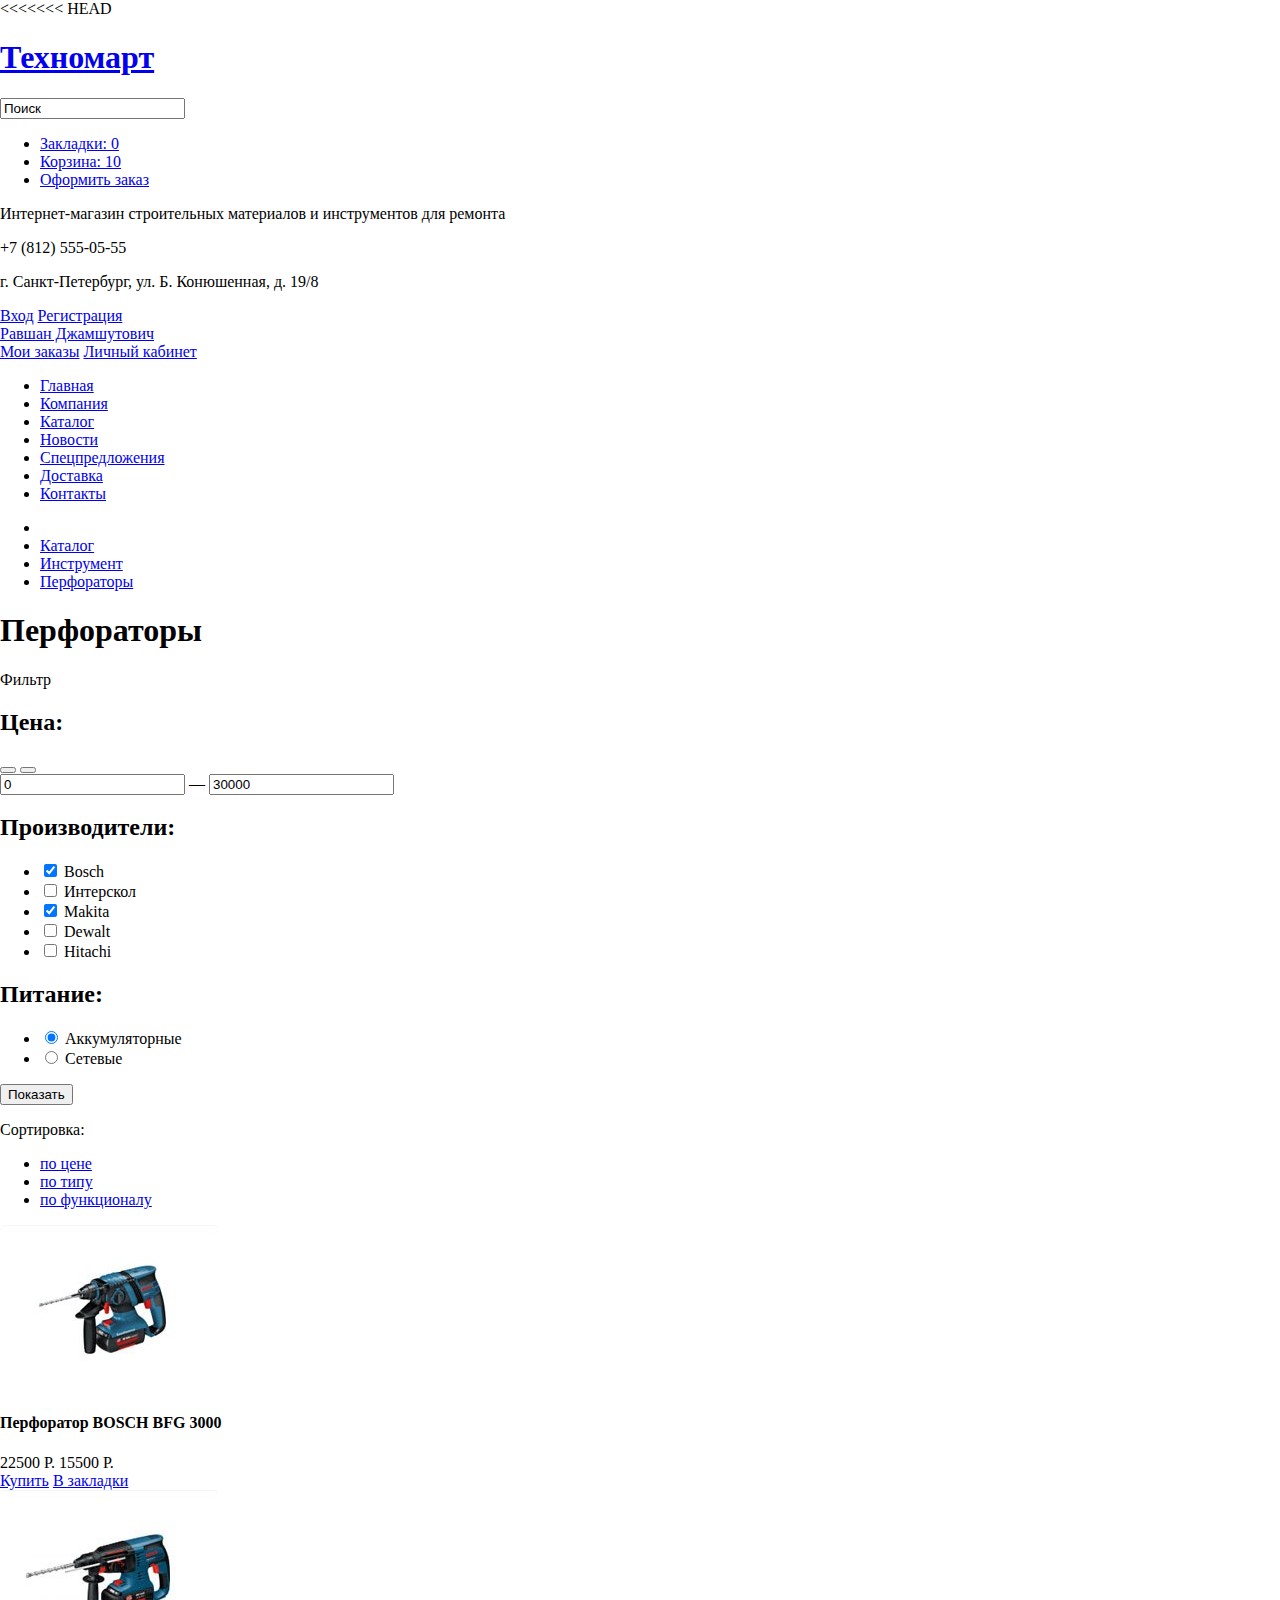
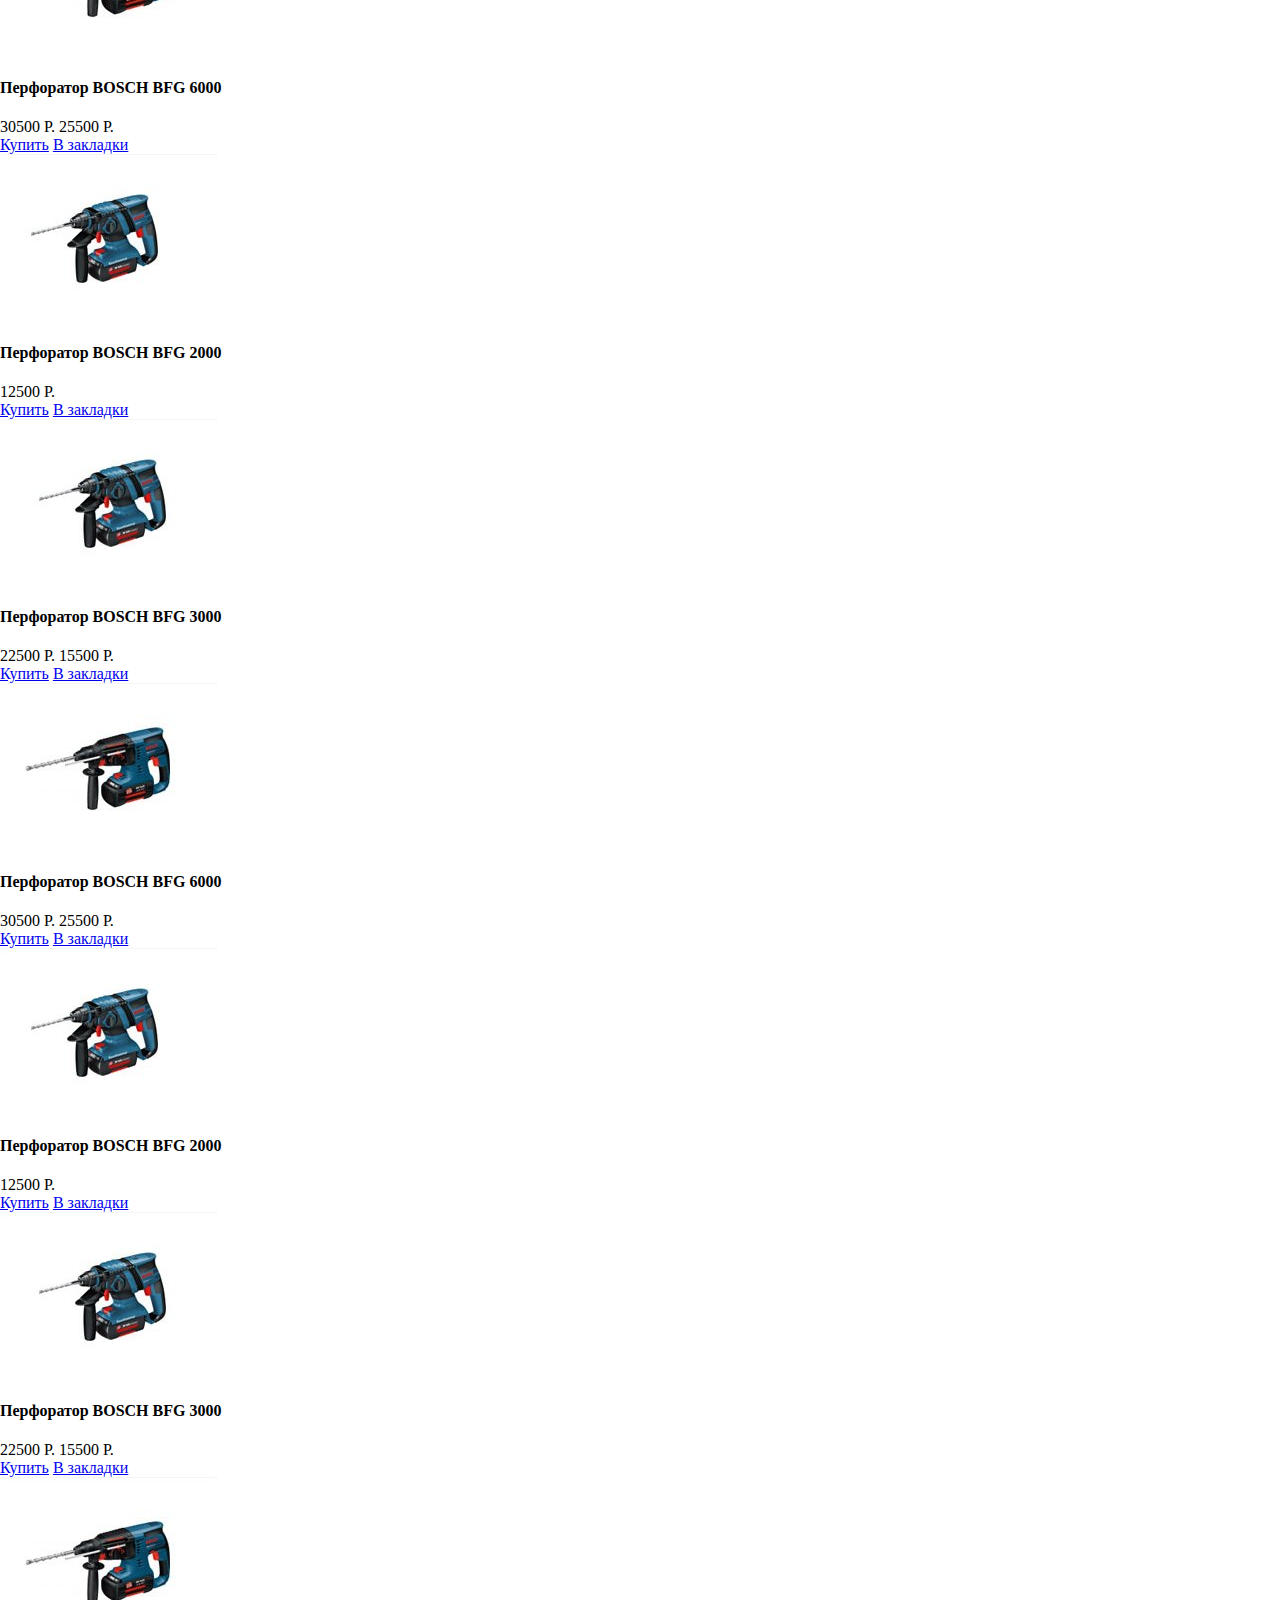
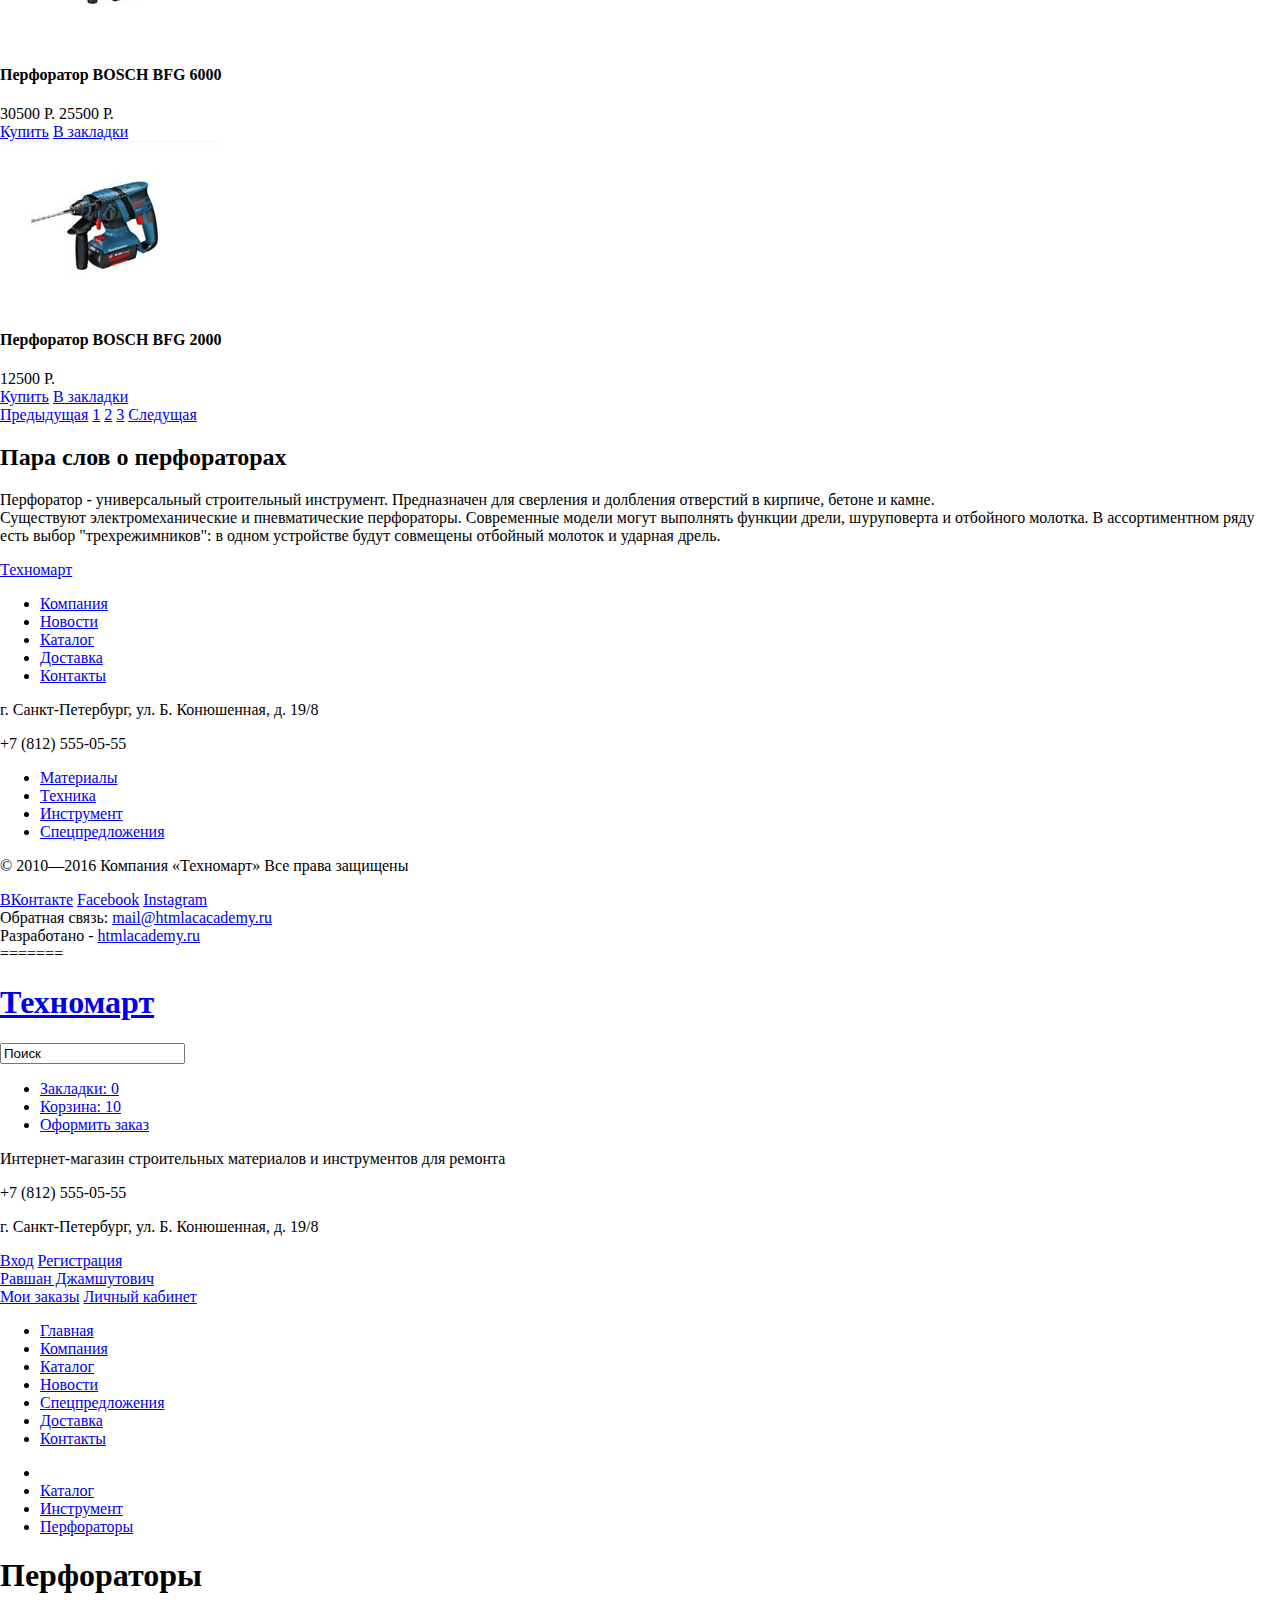
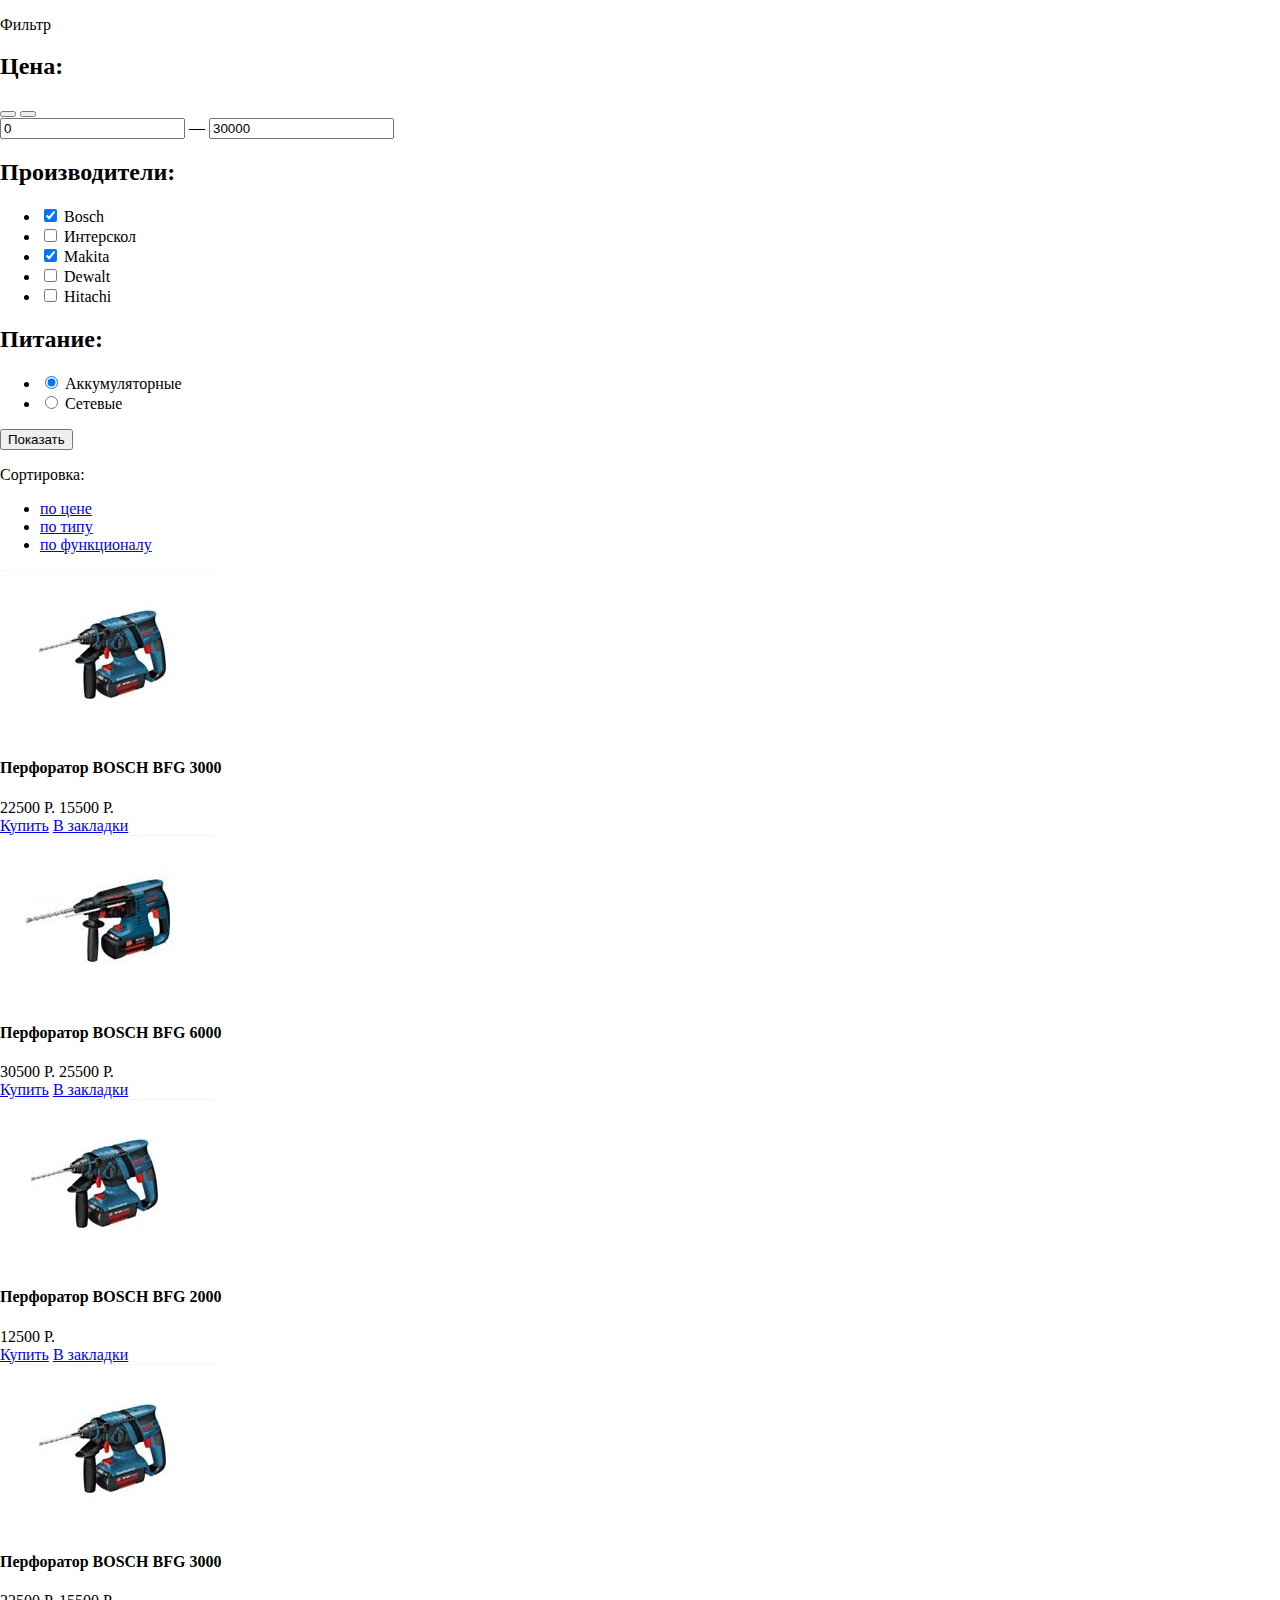
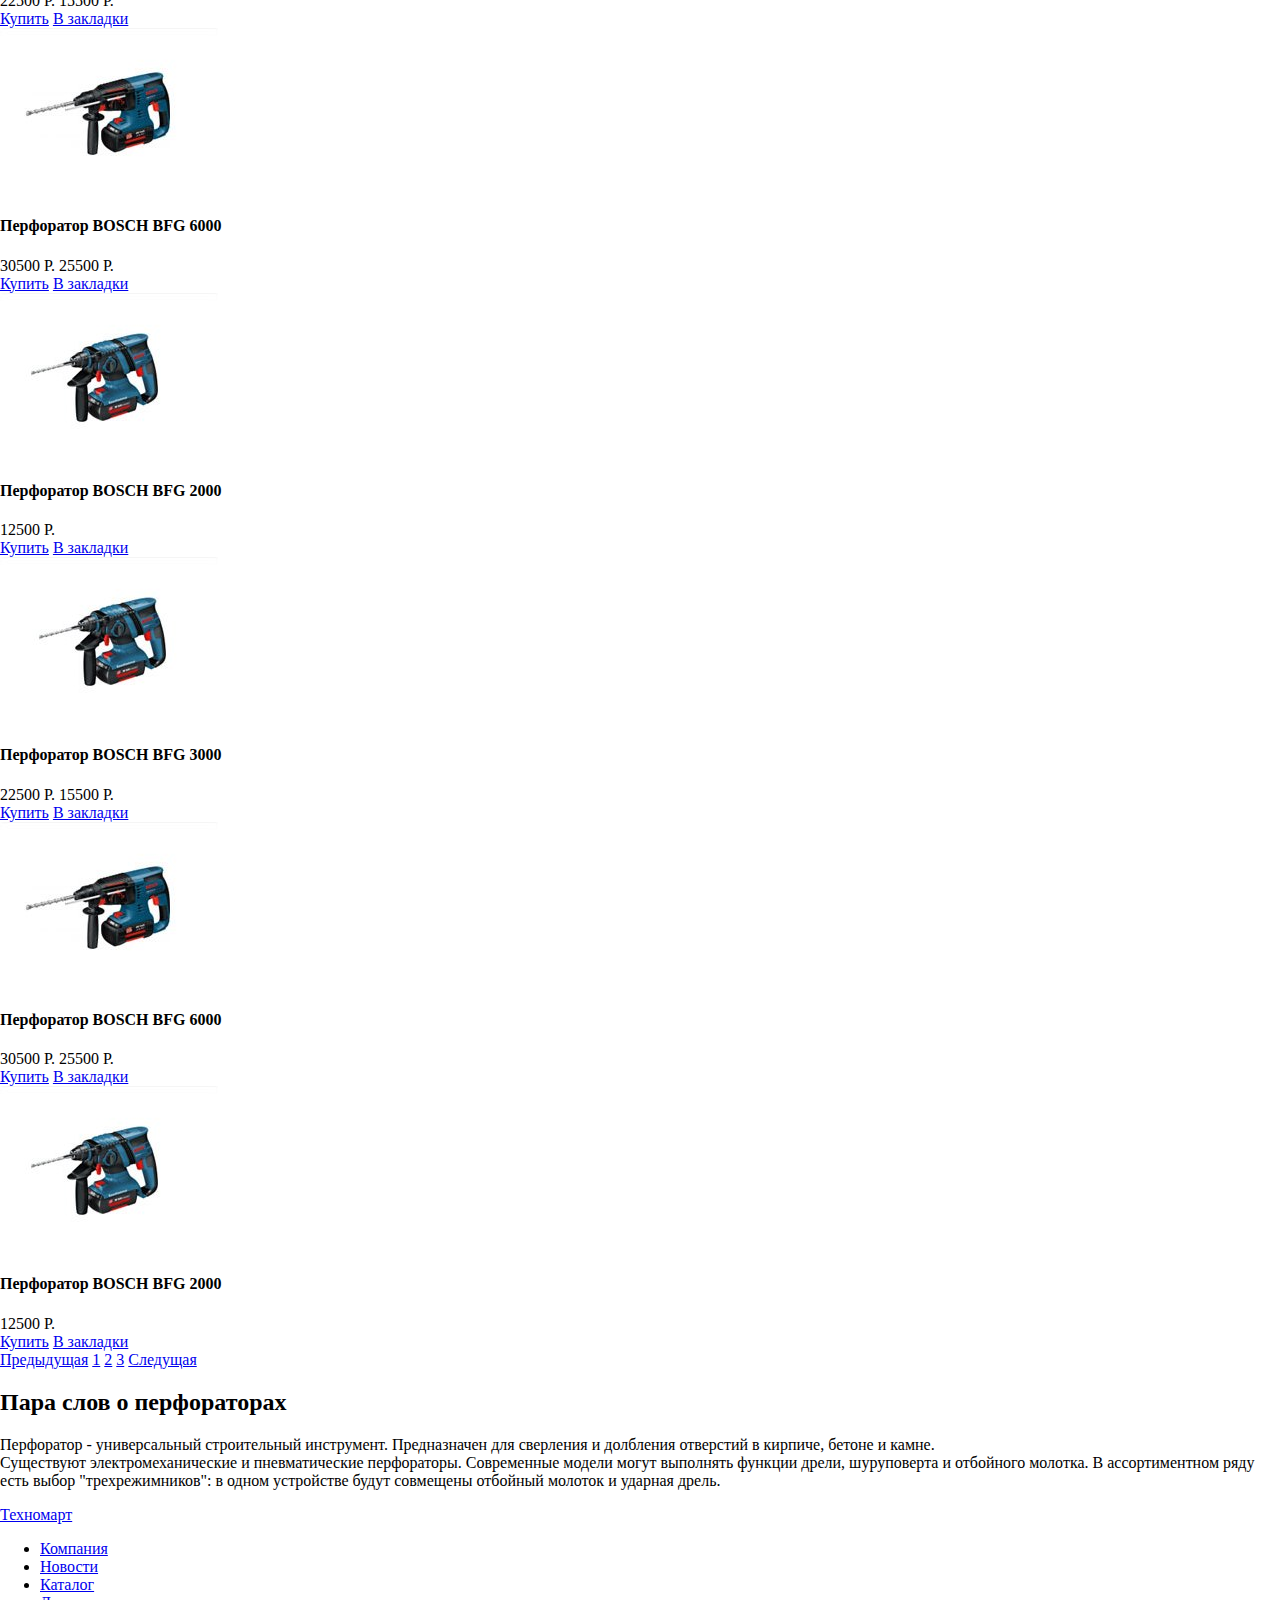
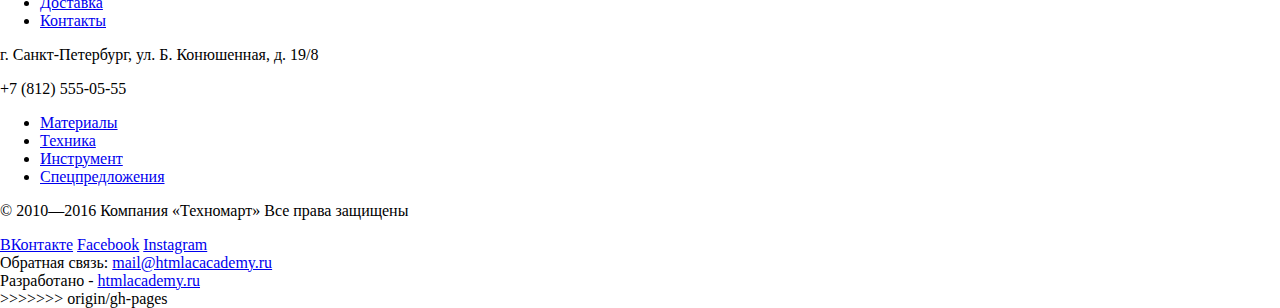
==== commit 13cd4d1e: "1" ====
--- a/catalog.html
+++ b/catalog.html
@@ -1,3 +1,4 @@
+<<<<<<< HEAD
 <!DOCTYPE html>
 <html lang="ru">
 <head>
@@ -316,4 +317,324 @@
 </div>	
 	
 </body>
+=======
+<!DOCTYPE html>
+<html lang="ru">
+<head>
+	<meta charset="UTF-8">
+	<title>Техномарт | Каталог</title>
+	<link href="http://fonts.googleapis.com/css?family=Cuprum:400,700,400italic,700italic&amp;subset=latin,cyrillic-ext" rel="stylesheet" type="text/css"> 
+	<link href="http://fonts.googleapis.com/css?family=PT+Sans:400,700&amp;subset=latin,cyrillic-ext" rel="stylesheet" type="text/css"> 
+	<link href="css/normalize.css" rel="stylesheet">
+	<link href="css/style.css" rel="stylesheet">
+</head>
+<body>
+<div class="main-container">
+		<header>
+
+			<div class="top-header">
+				<a href="#" class="logo"><h1>Техномарт</h1></a>
+				<form class="form-popup" action="https://echo.htmlacademy.ru" method="get">
+					<a href="#" class="icon-search"></a>
+					<input  class="search" type="text" name="field-search" value="Поиск">
+				</form>
+				<div class="order-block">
+					<ul>
+						<li><a href="#" class="bookmark">Закладки: 0</a></li>
+						<li><a href="#" class="cart">Корзина: 10</a></li> 
+						<li><a href="#" class="arrange">Оформить заказ</a></li> 
+					</ul>
+				</div>
+			</div>
+
+			<div class="shop-info">
+				<div class="shop-description">
+					<p>Интернет-магазин строительных материалов и инструментов для ремонта</p>
+				</div>
+				<div class="shop-contacts">
+					<span class="shop-phone">+7 (812) 555-05-55</span>
+					<p class="shop-address">г. Санкт-Петербург, ул. Б. Конюшенная, д. 19/8</p>
+				</div>
+				<div class="user-block">
+					<a href="#" class="login">Вход</a>
+					<a href="#" class="registration">Регистрация</a>
+				</div>
+				<div class="account-block">
+					<div class="user-active">
+						<a href="#" class="icon-user"></a>
+						<a href="#" class="user-link">Равшан Джамшутович</a>
+						<a href="#" class="icon-out"></a>
+					</div>
+					<a href="#" class="my-orders">Мои заказы</a>
+					<a href="#" class="personal">Личный кабинет</a>
+				</div>
+			</div>
+
+			<nav class="main-navigation">
+				<ul>
+					<li><a href="index.html">Главная</a></li>
+					<li><a href="#">Компания</a></li>
+					<li><a href="catalog.html">Каталог</a></li>
+					<li><a href="#">Новости</a></li>
+					<li><a href="#">Спецпредложения</a></li>
+					<li><a href="#">Доставка</a></li>
+					<li><a href="#">Контакты</a></li>
+				</ul>
+			</nav>
+
+		</header>
+
+		<main>
+			<div class="breadcrumbs">
+				<ul>
+					<li><a href="index.html"><span class="icon-home"></span></a></li>
+					<li><a href="catalog.html">Каталог</a></li>
+					<li><a href="#">Инструмент</a></li>
+					<li><a href="#">Перфораторы</a></li>
+				</ul>
+			</div>
+
+			<h1>Перфораторы</h1>
+			<aside class="filters">
+				<span>Фильтр</span>
+				<form action="https://echo.htmlacademy.ru" method="get">
+					<div class="filter-cost">
+						<h2>Цена:</h2>
+						<div class="range">
+		                    <div class="scale-slider">
+		                        <div class="bar"></div>
+		                    </div> 
+	                        <button class="scale-slider-min" type="button" tabindex="-1"></button>
+	                        <button class="scale-slider-max" type="button" tabindex="-1"></button>
+	               		</div> 
+	               		<div class="cost-input">
+                        	<input class="cost-input-min" name="cost-from" value="0" type="text">
+                        	<span>&mdash;</span>
+                        	<input class="cost-input-max" name="cost-to" value="30000" type="text">
+                    	</div> 
+					</div>
+
+					<div class="filter-brands">
+						<h2>Производители:</h2>
+						<ul>
+	                        <li>
+	                            <input class="form-checkbox" id="check-b-1" name="brands" checked="checked" type="checkbox">
+	                            <label class="form-label-chb" for="check-b-1">Bosch</label>
+	                        </li>
+	                        <li>
+	                            <input class="form-checkbox" id="check-b-2" name="brands" type="checkbox">
+	                            <label class="form-label-chb" for="check-b-2">Интерскол</label>
+	                        </li>
+	                        <li>
+	                            <input class="form-checkbox" id="check-b-3" name="brands" checked="checked" type="checkbox">
+	                            <label class="form-label-chb" for="check-b-3">Makita</label>
+	                        </li>
+							<li>
+	                            <input class="form-checkbox" id="check-b-4" name="brands" type="checkbox">
+	                            <label class="form-label-chb" for="check-b-4">Dewalt</label>
+	                        </li>
+	                        <li>
+	                            <input class="form-checkbox" id="check-b-5" name="brands" type="checkbox">
+	                            <label class="form-label-chb" for="check-b-5">Hitachi</label>
+	                        </li>
+                    	</ul>
+					</div>
+
+					<div class="powered">
+						<h2>Питание:</h2>
+						<ul>
+	                        <li>
+	                            <input class="form-checkbox" id="check-c-1" name="power" checked="checked" type="radio">
+	                            <label class="form-label-chb" for="check-c-1">Аккумуляторные</label>
+	                        </li>
+	                        <li>
+	                            <input class="form-checkbox" id="check-c-2" name="power" type="radio">
+	                            <label class="form-label-chb" for="check-c-2">Сетевые</label>
+	                        </li>
+	                    </ul>        
+					</div>
+
+					<button class="btn" type="submit">Показать</button>
+				</form>
+			</aside>
+
+			<section class="catalog">
+
+				<div class="search-results">
+					<span class="sort-type">Сортировка:</span>
+		            <div class="sort-list">
+		                <ul>
+		                    <li><a class="active" href="#">по цене</a></li>
+		                    <li><a href="#">по типу</a></li>
+		                    <li><a href="#">по функционалу</a></li>
+		                </ul>
+		            </div>
+		            <div class="sort-order">
+		                <a class="icon-up" href="#"></a>
+		                <a class="icon-down active" href="#"></a>
+		            </div>  
+				</div>
+				
+				<article class="catalog_item">
+						<div class="catalog-item-photo"><img src="img/perforator-3000.jpg" alt="Перфоратор BOSCH BFG 3000" width="218" height="168"></div>
+						<h4 class="catalog-item-title">Перфоратор BOSCH BFG 3000</h4>
+						<span class="catalog-item-old-price">22500 Р.</span>
+						<span class="catalog-item-price">15500 Р.</span>
+						<div class="actions">
+							<a href="#" class="get-buy">Купить</a>
+							<a href="#" class="get-bookmark">В закладки</a>
+						</div>
+					</article>
+
+					<article class="catalog-item">
+						<div class="catalog-item-photo"><img src="img/perforator-6000.jpg" alt="Перфоратор BOSCH BFG 6000" width="218" height="168"></div>
+						<h4 class="catalog-item-title">Перфоратор BOSCH BFG 6000</h4>
+						<span class="catalog-item-old-price">30500 Р.</span>
+						<span class="catalog-item-price">25500 Р.</span>
+						<div class="actions">
+							<a href="#" class="get-buy">Купить</a>
+							<a href="#" class="get-bookmark">В закладки</a>
+						</div>
+					</article>
+
+					<article class="catalog-item new">
+						<div class="catalog-item-photo"><img src="img/perforator-2000.jpg" alt="Перфоратор BOSCH BFG 2000" width="218" height="168"></div>
+						<h4 class="catalog-item-title">Перфоратор BOSCH BFG 2000</h4>
+						<span class="catalog-item-price">12500 Р.</span>
+						<div class="actions">
+							<a href="#" class="get-buy">Купить</a>
+							<a href="#" class="get-bookmark">В закладки</a>
+						</div>
+					</article>
+
+					<article class="catalog_item">
+						<div class="catalog-item-photo"><img src="img/perforator-3000.jpg" alt="Перфоратор BOSCH BFG 3000" width="218" height="168"></div>
+						<h4 class="catalog-item-title">Перфоратор BOSCH BFG 3000</h4>
+						<span class="catalog-item-old-price">22500 Р.</span>
+						<span class="catalog-item-price">15500 Р.</span>
+						<div class="actions">
+							<a href="#" class="get-buy">Купить</a>
+							<a href="#" class="get-bookmark">В закладки</a>
+						</div>
+					</article>
+
+					<article class="catalog-item new">
+						<div class="catalog-item-photo"><img src="img/perforator-6000.jpg" alt="Перфоратор BOSCH BFG 6000" width="218" height="168"></div>
+						<h4 class="catalog-item-title">Перфоратор BOSCH BFG 6000</h4>
+						<span class="catalog-item-old-price">30500 Р.</span>
+						<span class="catalog-item-price">25500 Р.</span>
+						<div class="actions">
+							<a href="#" class="get-buy">Купить</a>
+							<a href="#" class="get-bookmark">В закладки</a>
+						</div>
+					</article>
+
+					<article class="catalog-item">
+						<div class="catalog-item-photo"><img src="img/perforator-2000.jpg" alt="Перфоратор BOSCH BFG 2000" width="218" height="168"></div>
+						<h4 class="catalog-item-title">Перфоратор BOSCH BFG 2000</h4>
+						<span class="catalog-item-price">12500 Р.</span>
+						<div class="actions">
+							<a href="#" class="get-buy">Купить</a>
+							<a href="#" class="get-bookmark">В закладки</a>
+						</div>
+					</article>
+
+					<article class="catalog_item new">
+						<div class="catalog-item-photo"><img src="img/perforator-3000.jpg" alt="Перфоратор BOSCH BFG 3000" width="218" height="168"></div>
+						<h4 class="catalog-item-title">Перфоратор BOSCH BFG 3000</h4>
+						<span class="catalog-item-old-price">22500 Р.</span>
+						<span class="catalog-item-price">15500 Р.</span>
+						<div class="actions">
+							<a href="#" class="get-buy">Купить</a>
+							<a href="#" class="get-bookmark">В закладки</a>
+						</div>
+					</article>
+
+					<article class="catalog-item">
+						<div class="catalog-item-photo"><img src="img/perforator-6000.jpg" alt="Перфоратор BOSCH BFG 6000" width="218" height="168"></div>
+						<h4 class="catalog-item-title">Перфоратор BOSCH BFG 6000</h4>
+						<span class="catalog-item-old-price">30500 Р.</span>
+						<span class="catalog-item-price">25500 Р.</span>
+						<div class="actions">
+							<a href="#" class="get-buy">Купить</a>
+							<a href="#" class="get-bookmark">В закладки</a>
+						</div>
+					</article>
+
+					<article class="catalog-item">
+						<div class="catalog-item-photo"><img src="img/perforator-2000.jpg" alt="Перфоратор BOSCH BFG 2000" width="218" height="168"></div>
+						<h4 class="catalog-item-title">Перфоратор BOSCH BFG 2000</h4>
+						<span class="catalog-item-price">12500 Р.</span>
+						<div class="actions">
+							<a href="#" class="get-buy">Купить</a>
+							<a href="#" class="get-bookmark">В закладки</a>
+						</div>
+					</article>
+
+					<div class="paginator">
+						<a href="#" class="btn-prev">Предыдущая</a>
+						<a href="#" class="page page-active">1</a>
+						<a href="#" class="page">2</a>
+						<a href="#" class="page">3</a>
+						<a href="#" class="btn-next">Следущая</a>
+						
+					</div>
+			</section>
+
+			<section class="items-description">
+				<h2>Пара слов о перфораторах</h2>
+				<p>Перфоратор - универсальный строительный инструмент. Предназначен для сверления и долбления отверстий в кирпиче, бетоне и камне.<br>Существуют электромеханические и пневматические перфораторы. Современные модели могут выполнять функции дрели, шуруповерта и отбойного молотка. В ассортиментном ряду есть выбор "трехрежимников": в одном устройстве будут совмещены отбойный молоток и ударная дрель.</p>
+			</section>
+
+		</main>
+
+		<footer>
+			<footer_top-nav>
+				<a href="#" class="logo">Техномарт</a>
+				<ul>
+					<li><a href="#">Компания</a></li>
+					<li><a href="#">Новости</a></li>
+					<li><a href="catalog.html">Каталог</a></li>
+					<li><a href="#">Доставка</a></li>
+					<li><a href="#">Контакты</a></li>
+				</ul>
+			</footer_top-nav>
+
+			<footer_bottom-nav>
+				<div class="footer-address">
+					<p>г. Санкт-Петербург, ул. Б. Конюшенная, д. 19/8</p>
+					<span>+7 (812) 555-05-55</span>
+				</div>
+				<ul>
+					<li><a href="#">Материалы</a></li>
+					<li><a href="#">Техника</a></li>
+					<li><a href="#">Инструмент</a></li>
+					<li><a href="#">Спецпредложения</a></li>
+				</ul>
+			</footer_bottom-nav>
+
+			<footer-contacts>
+				<div class="footer-copyright">
+					<p>© 2010—2016 Компания «Техномарт» Все права защищены</p>
+				</div>
+				<div class="btn-socials">
+					<a class="social-btn social-btn-vk" href="#">ВКонтакте</a>
+					<a class="social-btn social-btn-fb" href="#">Facebook</a>
+					<a class="social-btn social-btn-insta" href="#">Instagram</a>
+				</div>
+				<div class="footer-feedback">
+					<span>Обратная связь:</span>
+					<a href="mailto:mail@htmlacacademy.ru">mail@htmlacacademy.ru</a>
+				</div>
+				<div class="footer-design">
+					<span>Разработано -</span>
+					<a href="htmlacademy.ru">htmlacademy.ru</a>
+				</div>
+			</footer-contacts>
+
+		</footer>
+</div>	
+	
+</body>
+>>>>>>> origin/gh-pages
 </html>--- a/css/style.css
+++ b/css/style.css
@@ -0,0 +1 @@
+body {margin:0; padding:0;}--- a/css/style.css
+++ b/css/style.css
@@ -0,0 +1 @@
+body {margin:0; padding:0;}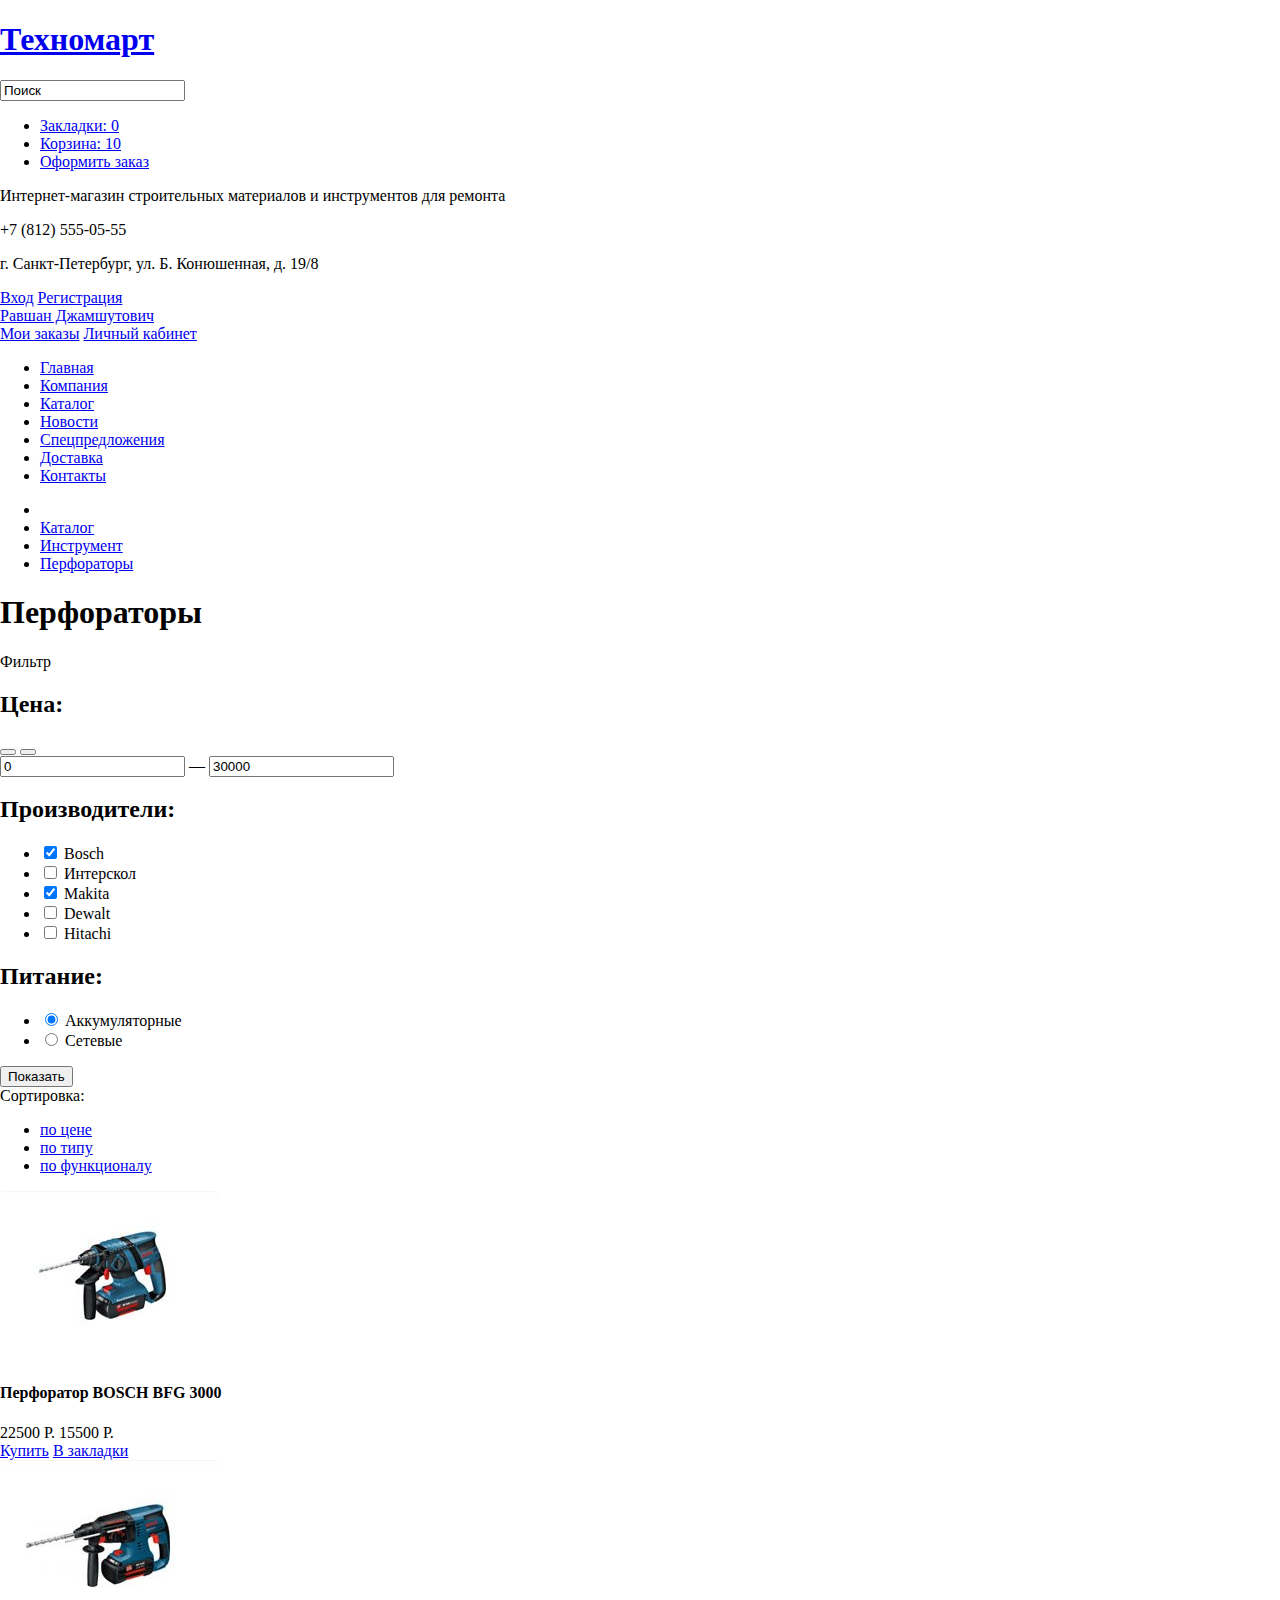
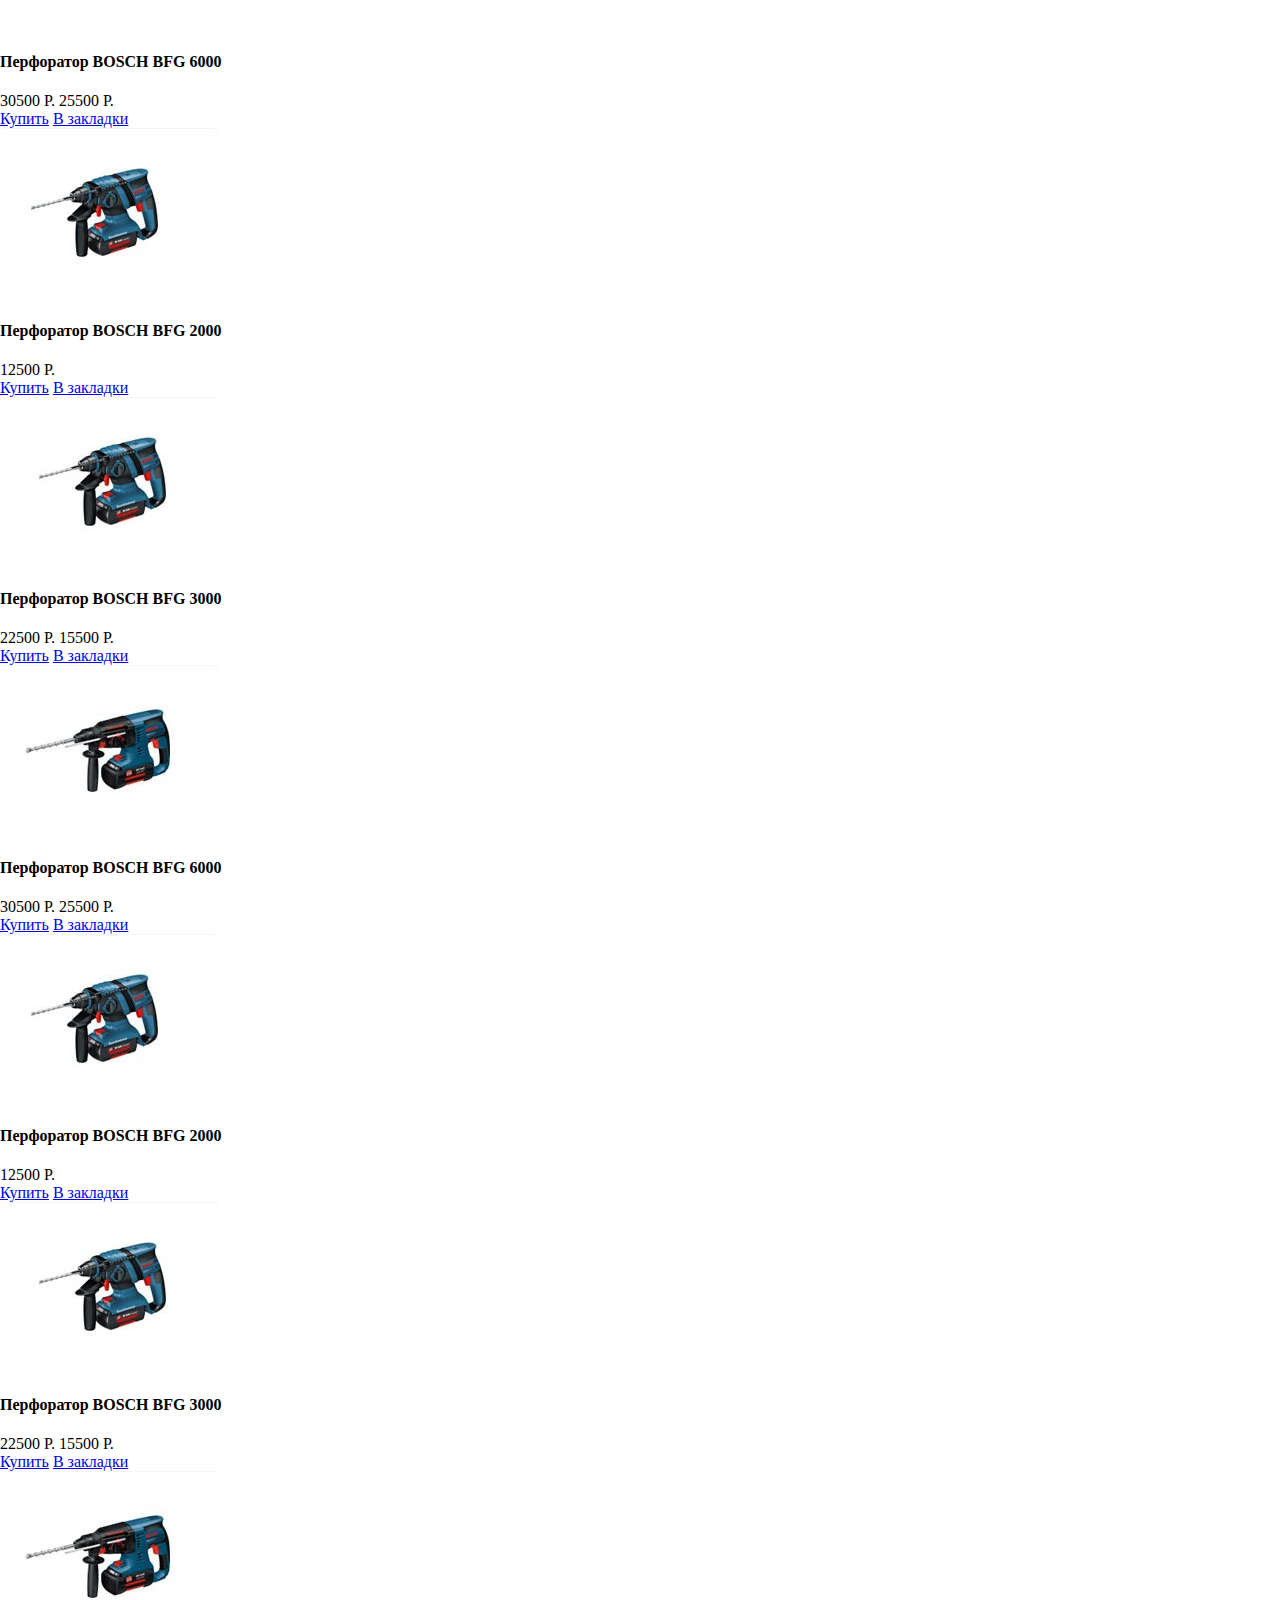
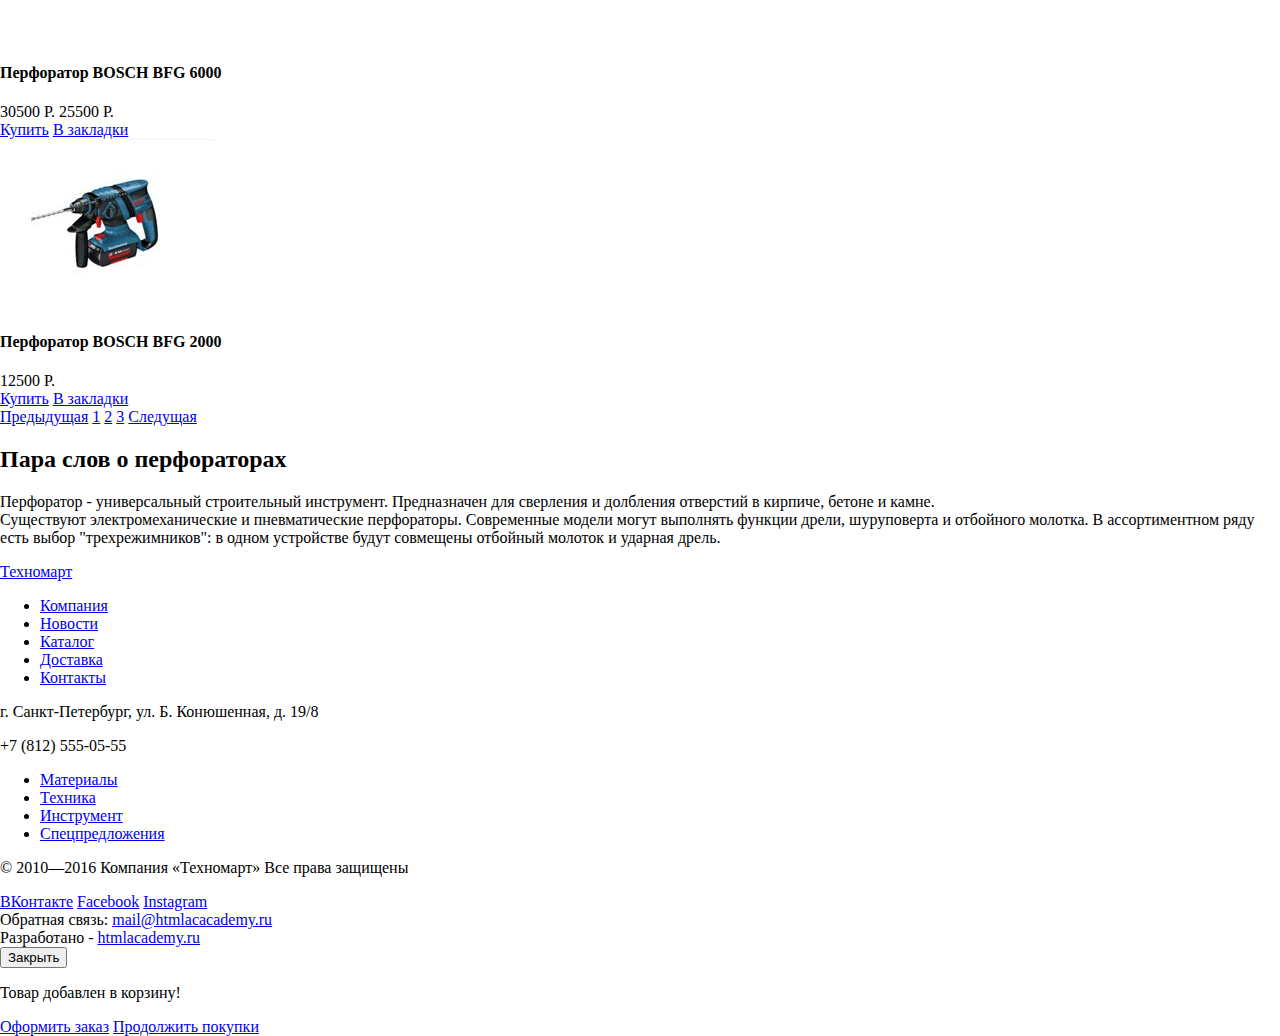
==== commit 19c0f84e: "сетка 2" ====
--- a/catalog.html
+++ b/catalog.html
@@ -1,4 +1,3 @@
-<<<<<<< HEAD
 <!DOCTYPE html>
 <html lang="ru">
 <head>
@@ -314,327 +313,19 @@
 			</footer-contacts>
 
 		</footer>
+
+		<section class="modal-cart">
+		<div class="modal-cart-top">
+			<button class="modal-close" type="button" title="Закрыть">Закрыть</button>	
+			<p>Товар добавлен в корзину!</p>
+		</div>
+		<div class="modal-cart-bottom">
+			<a class="checkout-btn" href="#">Оформить заказ</a>
+			<a class="continue-btn" href="#">Продолжить покупки</a>
+		</div>
+	</section>
+	
 </div>	
 	
 </body>
-=======
-<!DOCTYPE html>
-<html lang="ru">
-<head>
-	<meta charset="UTF-8">
-	<title>Техномарт | Каталог</title>
-	<link href="http://fonts.googleapis.com/css?family=Cuprum:400,700,400italic,700italic&amp;subset=latin,cyrillic-ext" rel="stylesheet" type="text/css"> 
-	<link href="http://fonts.googleapis.com/css?family=PT+Sans:400,700&amp;subset=latin,cyrillic-ext" rel="stylesheet" type="text/css"> 
-	<link href="css/normalize.css" rel="stylesheet">
-	<link href="css/style.css" rel="stylesheet">
-</head>
-<body>
-<div class="main-container">
-		<header>
-
-			<div class="top-header">
-				<a href="#" class="logo"><h1>Техномарт</h1></a>
-				<form class="form-popup" action="https://echo.htmlacademy.ru" method="get">
-					<a href="#" class="icon-search"></a>
-					<input  class="search" type="text" name="field-search" value="Поиск">
-				</form>
-				<div class="order-block">
-					<ul>
-						<li><a href="#" class="bookmark">Закладки: 0</a></li>
-						<li><a href="#" class="cart">Корзина: 10</a></li> 
-						<li><a href="#" class="arrange">Оформить заказ</a></li> 
-					</ul>
-				</div>
-			</div>
-
-			<div class="shop-info">
-				<div class="shop-description">
-					<p>Интернет-магазин строительных материалов и инструментов для ремонта</p>
-				</div>
-				<div class="shop-contacts">
-					<span class="shop-phone">+7 (812) 555-05-55</span>
-					<p class="shop-address">г. Санкт-Петербург, ул. Б. Конюшенная, д. 19/8</p>
-				</div>
-				<div class="user-block">
-					<a href="#" class="login">Вход</a>
-					<a href="#" class="registration">Регистрация</a>
-				</div>
-				<div class="account-block">
-					<div class="user-active">
-						<a href="#" class="icon-user"></a>
-						<a href="#" class="user-link">Равшан Джамшутович</a>
-						<a href="#" class="icon-out"></a>
-					</div>
-					<a href="#" class="my-orders">Мои заказы</a>
-					<a href="#" class="personal">Личный кабинет</a>
-				</div>
-			</div>
-
-			<nav class="main-navigation">
-				<ul>
-					<li><a href="index.html">Главная</a></li>
-					<li><a href="#">Компания</a></li>
-					<li><a href="catalog.html">Каталог</a></li>
-					<li><a href="#">Новости</a></li>
-					<li><a href="#">Спецпредложения</a></li>
-					<li><a href="#">Доставка</a></li>
-					<li><a href="#">Контакты</a></li>
-				</ul>
-			</nav>
-
-		</header>
-
-		<main>
-			<div class="breadcrumbs">
-				<ul>
-					<li><a href="index.html"><span class="icon-home"></span></a></li>
-					<li><a href="catalog.html">Каталог</a></li>
-					<li><a href="#">Инструмент</a></li>
-					<li><a href="#">Перфораторы</a></li>
-				</ul>
-			</div>
-
-			<h1>Перфораторы</h1>
-			<aside class="filters">
-				<span>Фильтр</span>
-				<form action="https://echo.htmlacademy.ru" method="get">
-					<div class="filter-cost">
-						<h2>Цена:</h2>
-						<div class="range">
-		                    <div class="scale-slider">
-		                        <div class="bar"></div>
-		                    </div> 
-	                        <button class="scale-slider-min" type="button" tabindex="-1"></button>
-	                        <button class="scale-slider-max" type="button" tabindex="-1"></button>
-	               		</div> 
-	               		<div class="cost-input">
-                        	<input class="cost-input-min" name="cost-from" value="0" type="text">
-                        	<span>&mdash;</span>
-                        	<input class="cost-input-max" name="cost-to" value="30000" type="text">
-                    	</div> 
-					</div>
-
-					<div class="filter-brands">
-						<h2>Производители:</h2>
-						<ul>
-	                        <li>
-	                            <input class="form-checkbox" id="check-b-1" name="brands" checked="checked" type="checkbox">
-	                            <label class="form-label-chb" for="check-b-1">Bosch</label>
-	                        </li>
-	                        <li>
-	                            <input class="form-checkbox" id="check-b-2" name="brands" type="checkbox">
-	                            <label class="form-label-chb" for="check-b-2">Интерскол</label>
-	                        </li>
-	                        <li>
-	                            <input class="form-checkbox" id="check-b-3" name="brands" checked="checked" type="checkbox">
-	                            <label class="form-label-chb" for="check-b-3">Makita</label>
-	                        </li>
-							<li>
-	                            <input class="form-checkbox" id="check-b-4" name="brands" type="checkbox">
-	                            <label class="form-label-chb" for="check-b-4">Dewalt</label>
-	                        </li>
-	                        <li>
-	                            <input class="form-checkbox" id="check-b-5" name="brands" type="checkbox">
-	                            <label class="form-label-chb" for="check-b-5">Hitachi</label>
-	                        </li>
-                    	</ul>
-					</div>
-
-					<div class="powered">
-						<h2>Питание:</h2>
-						<ul>
-	                        <li>
-	                            <input class="form-checkbox" id="check-c-1" name="power" checked="checked" type="radio">
-	                            <label class="form-label-chb" for="check-c-1">Аккумуляторные</label>
-	                        </li>
-	                        <li>
-	                            <input class="form-checkbox" id="check-c-2" name="power" type="radio">
-	                            <label class="form-label-chb" for="check-c-2">Сетевые</label>
-	                        </li>
-	                    </ul>        
-					</div>
-
-					<button class="btn" type="submit">Показать</button>
-				</form>
-			</aside>
-
-			<section class="catalog">
-
-				<div class="search-results">
-					<span class="sort-type">Сортировка:</span>
-		            <div class="sort-list">
-		                <ul>
-		                    <li><a class="active" href="#">по цене</a></li>
-		                    <li><a href="#">по типу</a></li>
-		                    <li><a href="#">по функционалу</a></li>
-		                </ul>
-		            </div>
-		            <div class="sort-order">
-		                <a class="icon-up" href="#"></a>
-		                <a class="icon-down active" href="#"></a>
-		            </div>  
-				</div>
-				
-				<article class="catalog_item">
-						<div class="catalog-item-photo"><img src="img/perforator-3000.jpg" alt="Перфоратор BOSCH BFG 3000" width="218" height="168"></div>
-						<h4 class="catalog-item-title">Перфоратор BOSCH BFG 3000</h4>
-						<span class="catalog-item-old-price">22500 Р.</span>
-						<span class="catalog-item-price">15500 Р.</span>
-						<div class="actions">
-							<a href="#" class="get-buy">Купить</a>
-							<a href="#" class="get-bookmark">В закладки</a>
-						</div>
-					</article>
-
-					<article class="catalog-item">
-						<div class="catalog-item-photo"><img src="img/perforator-6000.jpg" alt="Перфоратор BOSCH BFG 6000" width="218" height="168"></div>
-						<h4 class="catalog-item-title">Перфоратор BOSCH BFG 6000</h4>
-						<span class="catalog-item-old-price">30500 Р.</span>
-						<span class="catalog-item-price">25500 Р.</span>
-						<div class="actions">
-							<a href="#" class="get-buy">Купить</a>
-							<a href="#" class="get-bookmark">В закладки</a>
-						</div>
-					</article>
-
-					<article class="catalog-item new">
-						<div class="catalog-item-photo"><img src="img/perforator-2000.jpg" alt="Перфоратор BOSCH BFG 2000" width="218" height="168"></div>
-						<h4 class="catalog-item-title">Перфоратор BOSCH BFG 2000</h4>
-						<span class="catalog-item-price">12500 Р.</span>
-						<div class="actions">
-							<a href="#" class="get-buy">Купить</a>
-							<a href="#" class="get-bookmark">В закладки</a>
-						</div>
-					</article>
-
-					<article class="catalog_item">
-						<div class="catalog-item-photo"><img src="img/perforator-3000.jpg" alt="Перфоратор BOSCH BFG 3000" width="218" height="168"></div>
-						<h4 class="catalog-item-title">Перфоратор BOSCH BFG 3000</h4>
-						<span class="catalog-item-old-price">22500 Р.</span>
-						<span class="catalog-item-price">15500 Р.</span>
-						<div class="actions">
-							<a href="#" class="get-buy">Купить</a>
-							<a href="#" class="get-bookmark">В закладки</a>
-						</div>
-					</article>
-
-					<article class="catalog-item new">
-						<div class="catalog-item-photo"><img src="img/perforator-6000.jpg" alt="Перфоратор BOSCH BFG 6000" width="218" height="168"></div>
-						<h4 class="catalog-item-title">Перфоратор BOSCH BFG 6000</h4>
-						<span class="catalog-item-old-price">30500 Р.</span>
-						<span class="catalog-item-price">25500 Р.</span>
-						<div class="actions">
-							<a href="#" class="get-buy">Купить</a>
-							<a href="#" class="get-bookmark">В закладки</a>
-						</div>
-					</article>
-
-					<article class="catalog-item">
-						<div class="catalog-item-photo"><img src="img/perforator-2000.jpg" alt="Перфоратор BOSCH BFG 2000" width="218" height="168"></div>
-						<h4 class="catalog-item-title">Перфоратор BOSCH BFG 2000</h4>
-						<span class="catalog-item-price">12500 Р.</span>
-						<div class="actions">
-							<a href="#" class="get-buy">Купить</a>
-							<a href="#" class="get-bookmark">В закладки</a>
-						</div>
-					</article>
-
-					<article class="catalog_item new">
-						<div class="catalog-item-photo"><img src="img/perforator-3000.jpg" alt="Перфоратор BOSCH BFG 3000" width="218" height="168"></div>
-						<h4 class="catalog-item-title">Перфоратор BOSCH BFG 3000</h4>
-						<span class="catalog-item-old-price">22500 Р.</span>
-						<span class="catalog-item-price">15500 Р.</span>
-						<div class="actions">
-							<a href="#" class="get-buy">Купить</a>
-							<a href="#" class="get-bookmark">В закладки</a>
-						</div>
-					</article>
-
-					<article class="catalog-item">
-						<div class="catalog-item-photo"><img src="img/perforator-6000.jpg" alt="Перфоратор BOSCH BFG 6000" width="218" height="168"></div>
-						<h4 class="catalog-item-title">Перфоратор BOSCH BFG 6000</h4>
-						<span class="catalog-item-old-price">30500 Р.</span>
-						<span class="catalog-item-price">25500 Р.</span>
-						<div class="actions">
-							<a href="#" class="get-buy">Купить</a>
-							<a href="#" class="get-bookmark">В закладки</a>
-						</div>
-					</article>
-
-					<article class="catalog-item">
-						<div class="catalog-item-photo"><img src="img/perforator-2000.jpg" alt="Перфоратор BOSCH BFG 2000" width="218" height="168"></div>
-						<h4 class="catalog-item-title">Перфоратор BOSCH BFG 2000</h4>
-						<span class="catalog-item-price">12500 Р.</span>
-						<div class="actions">
-							<a href="#" class="get-buy">Купить</a>
-							<a href="#" class="get-bookmark">В закладки</a>
-						</div>
-					</article>
-
-					<div class="paginator">
-						<a href="#" class="btn-prev">Предыдущая</a>
-						<a href="#" class="page page-active">1</a>
-						<a href="#" class="page">2</a>
-						<a href="#" class="page">3</a>
-						<a href="#" class="btn-next">Следущая</a>
-						
-					</div>
-			</section>
-
-			<section class="items-description">
-				<h2>Пара слов о перфораторах</h2>
-				<p>Перфоратор - универсальный строительный инструмент. Предназначен для сверления и долбления отверстий в кирпиче, бетоне и камне.<br>Существуют электромеханические и пневматические перфораторы. Современные модели могут выполнять функции дрели, шуруповерта и отбойного молотка. В ассортиментном ряду есть выбор "трехрежимников": в одном устройстве будут совмещены отбойный молоток и ударная дрель.</p>
-			</section>
-
-		</main>
-
-		<footer>
-			<footer_top-nav>
-				<a href="#" class="logo">Техномарт</a>
-				<ul>
-					<li><a href="#">Компания</a></li>
-					<li><a href="#">Новости</a></li>
-					<li><a href="catalog.html">Каталог</a></li>
-					<li><a href="#">Доставка</a></li>
-					<li><a href="#">Контакты</a></li>
-				</ul>
-			</footer_top-nav>
-
-			<footer_bottom-nav>
-				<div class="footer-address">
-					<p>г. Санкт-Петербург, ул. Б. Конюшенная, д. 19/8</p>
-					<span>+7 (812) 555-05-55</span>
-				</div>
-				<ul>
-					<li><a href="#">Материалы</a></li>
-					<li><a href="#">Техника</a></li>
-					<li><a href="#">Инструмент</a></li>
-					<li><a href="#">Спецпредложения</a></li>
-				</ul>
-			</footer_bottom-nav>
-
-			<footer-contacts>
-				<div class="footer-copyright">
-					<p>© 2010—2016 Компания «Техномарт» Все права защищены</p>
-				</div>
-				<div class="btn-socials">
-					<a class="social-btn social-btn-vk" href="#">ВКонтакте</a>
-					<a class="social-btn social-btn-fb" href="#">Facebook</a>
-					<a class="social-btn social-btn-insta" href="#">Instagram</a>
-				</div>
-				<div class="footer-feedback">
-					<span>Обратная связь:</span>
-					<a href="mailto:mail@htmlacacademy.ru">mail@htmlacacademy.ru</a>
-				</div>
-				<div class="footer-design">
-					<span>Разработано -</span>
-					<a href="htmlacademy.ru">htmlacademy.ru</a>
-				</div>
-			</footer-contacts>
-
-		</footer>
-</div>	
-	
-</body>
->>>>>>> origin/gh-pages
 </html>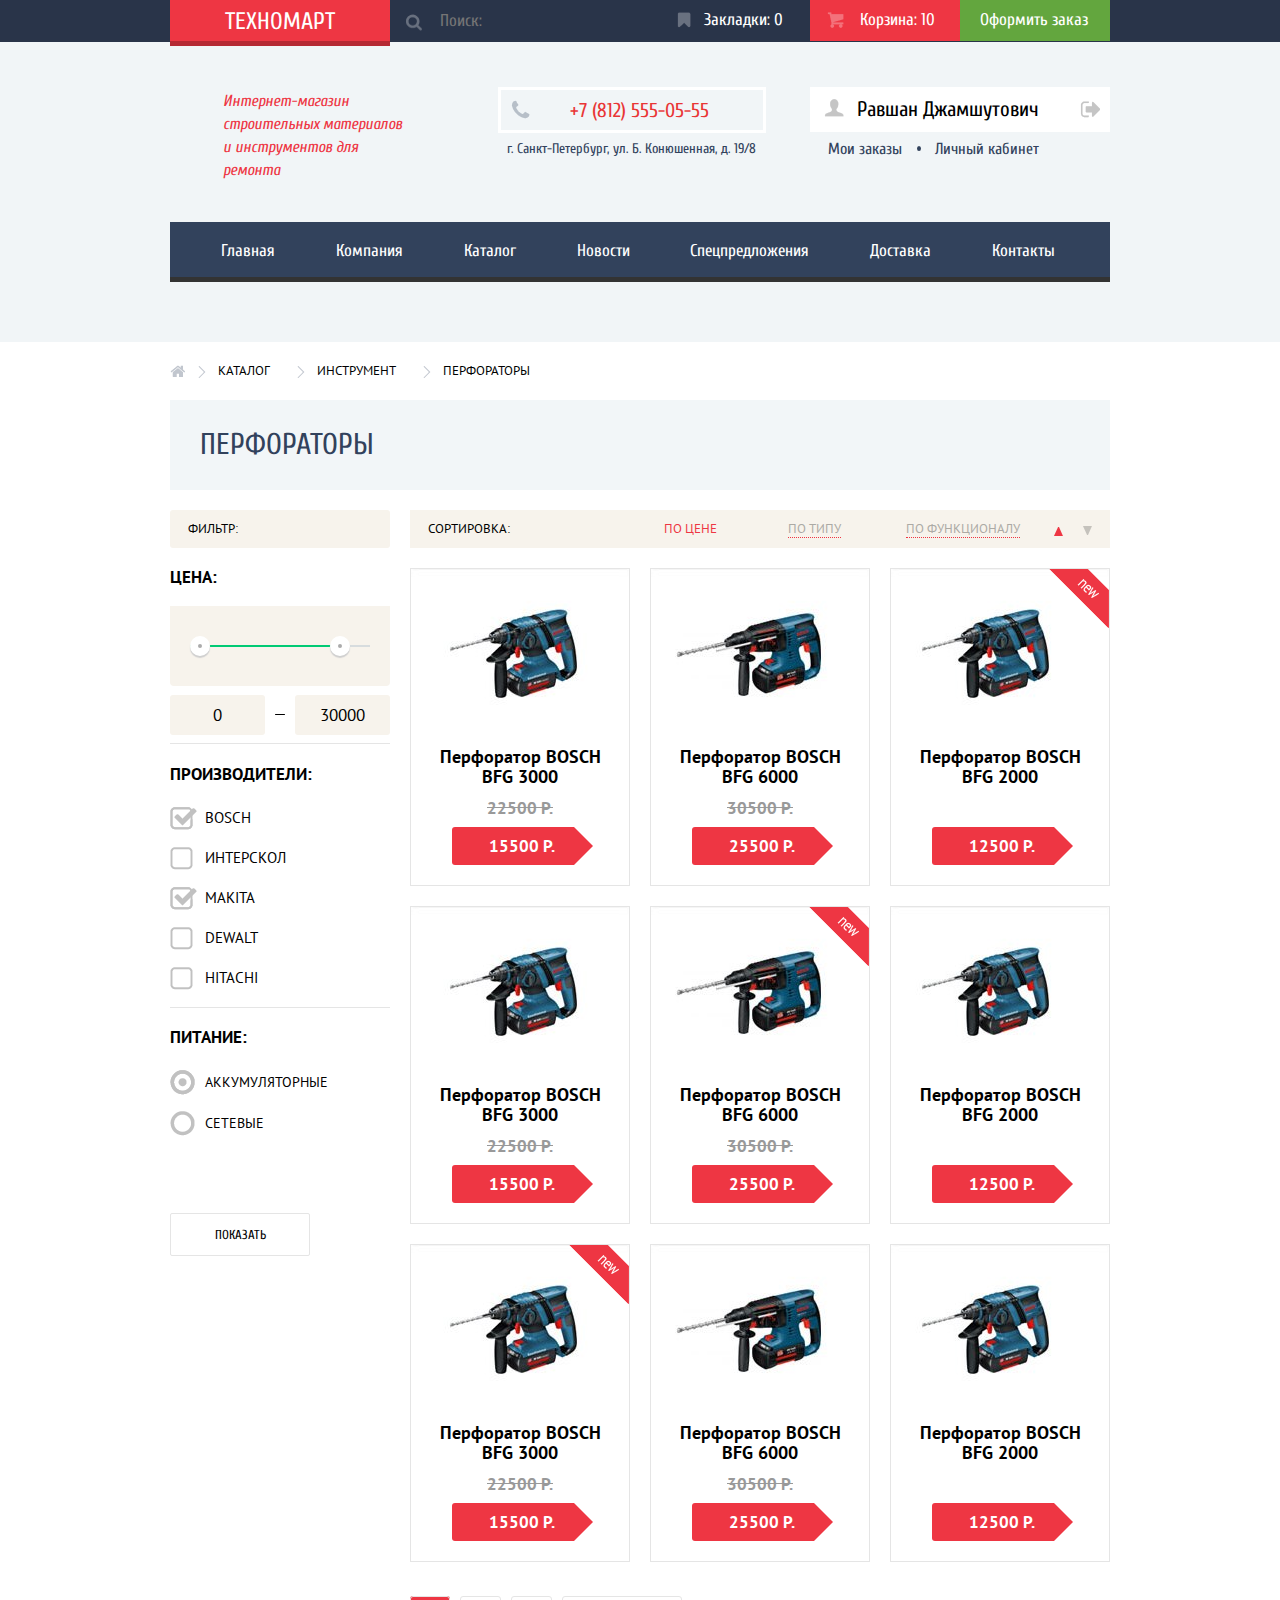
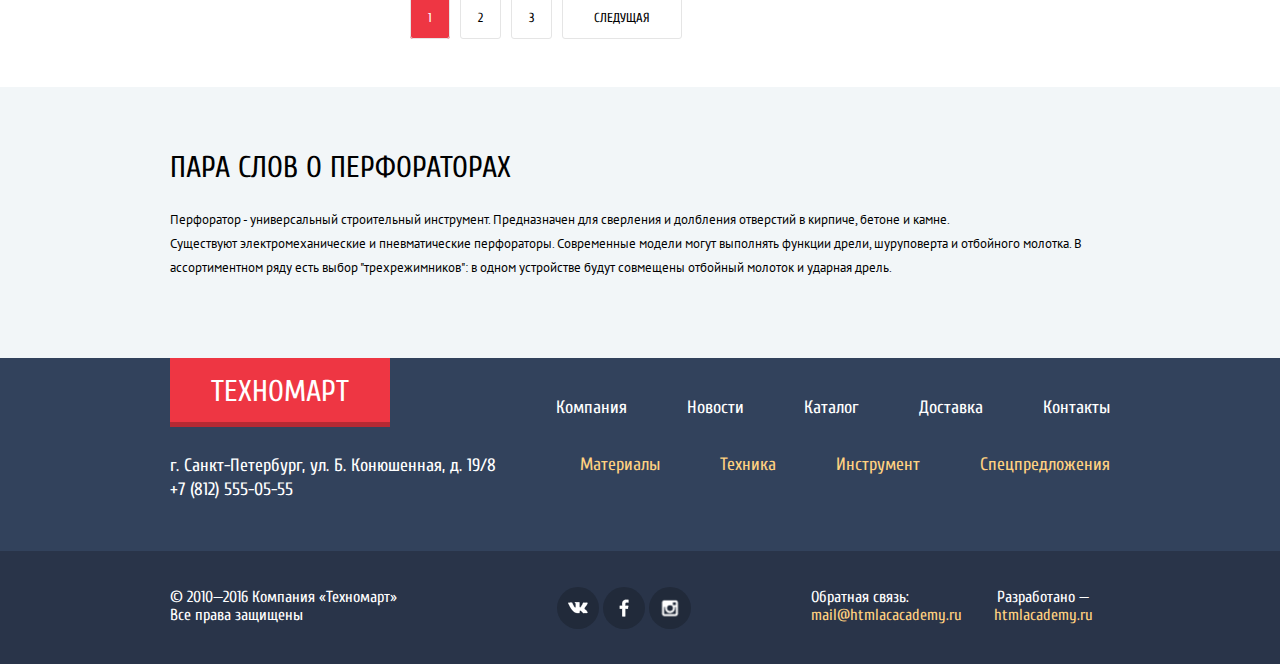
==== commit c453c5f5: "Final commit" ====
--- a/catalog.html
+++ b/catalog.html
@@ -3,27 +3,28 @@
 <head>
 	<meta charset="UTF-8">
 	<title>Техномарт | Каталог</title>
-	<link href="http://fonts.googleapis.com/css?family=Cuprum:400,700,400italic,700italic&amp;subset=latin,cyrillic-ext" rel="stylesheet" type="text/css"> 
-	<link href="http://fonts.googleapis.com/css?family=PT+Sans:400,700&amp;subset=latin,cyrillic-ext" rel="stylesheet" type="text/css"> 
+	<link href="http://fonts.googleapis.com/css?family=Cuprum|PT+Sans:400,700,400italic,700italic&amp;subset=latin,cyrillic-ext" rel="stylesheet" type="text/css"> 	
 	<link href="css/normalize.css" rel="stylesheet">
-	<link href="css/style.css" rel="stylesheet">
+	<link href="css/style.min.css" rel="stylesheet">
 </head>
 <body>
 <div class="main-container">
-		<header>
-
-			<div class="top-header">
-				<a href="#" class="logo"><h1>Техномарт</h1></a>
-				<form class="form-popup" action="https://echo.htmlacademy.ru" method="get">
-					<a href="#" class="icon-search"></a>
-					<input  class="search" type="text" name="field-search" value="Поиск">
-				</form>
-				<div class="order-block">
-					<ul>
-						<li><a href="#" class="bookmark">Закладки: 0</a></li>
-						<li><a href="#" class="cart">Корзина: 10</a></li> 
-						<li><a href="#" class="arrange">Оформить заказ</a></li> 
-					</ul>
+		<header  class="page-header">
+			<div class="header-top">
+				<div class="addict-wrapper">
+					<a href="index.html" class="logo"><h1>Техномарт</h1></a>
+					<div class="search">
+					<form class="form-popup" action="https://echo.htmlacademy.ru" method="get">
+						<input class="field-search" type="search" name="field-search" placeholder="Поиск:">
+					</form>
+					</div>
+					<div class="order-block">
+						<ul>
+							<li><a href="#" class="bookmark">Закладки: 0</a></li>
+							<li><a href="#" class="cart active-cart">Корзина: 10</a></li> 
+							<li><a href="#" class="arrange">Оформить заказ</a></li> 
+						</ul>
+					</div>
 				</div>
 			</div>
 
@@ -32,16 +33,15 @@
 					<p>Интернет-магазин строительных материалов и инструментов для ремонта</p>
 				</div>
 				<div class="shop-contacts">
-					<span class="shop-phone">+7 (812) 555-05-55</span>
+					<a href="tel:+7 (812) 555-05-55" class="shop-phone">+7 (812) 555-05-55</a>
 					<p class="shop-address">г. Санкт-Петербург, ул. Б. Конюшенная, д. 19/8</p>
 				</div>
-				<div class="user-block">
+				<div class="catalog-user-block">
 					<a href="#" class="login">Вход</a>
 					<a href="#" class="registration">Регистрация</a>
 				</div>
-				<div class="account-block">
+				<div class="catalog-account-block">
 					<div class="user-active">
-						<a href="#" class="icon-user"></a>
 						<a href="#" class="user-link">Равшан Джамшутович</a>
 						<a href="#" class="icon-out"></a>
 					</div>
@@ -50,11 +50,11 @@
 				</div>
 			</div>
 
-			<nav class="main-navigation">
+			<nav class="main-nav addict-wrapper">
 				<ul>
 					<li><a href="index.html">Главная</a></li>
 					<li><a href="#">Компания</a></li>
-					<li><a href="catalog.html">Каталог</a></li>
+					<li><a class="active" href="catalog.html">Каталог</a></li>
 					<li><a href="#">Новости</a></li>
 					<li><a href="#">Спецпредложения</a></li>
 					<li><a href="#">Доставка</a></li>
@@ -65,18 +65,22 @@
 		</header>
 
 		<main>
-			<div class="breadcrumbs">
+			<div class="breadcrumbs addict-wrapper">
 				<ul>
-					<li><a href="index.html"><span class="icon-home"></span></a></li>
+					<li class="icon-home"><a href="index.html"></a></li>
 					<li><a href="catalog.html">Каталог</a></li>
 					<li><a href="#">Инструмент</a></li>
 					<li><a href="#">Перфораторы</a></li>
 				</ul>
 			</div>
-
-			<h1>Перфораторы</h1>
+			<section class="catalog-partition-title  addict-wrapper">
+				<h1>Перфораторы</h1>
+			</section>
+
+		<div class="addict-wrapper">
+		<div class="catalog-page">	
 			<aside class="filters">
-				<span>Фильтр</span>
+				<span>Фильтр:</span>
 				<form action="https://echo.htmlacademy.ru" method="get">
 					<div class="filter-cost">
 						<h2>Цена:</h2>
@@ -84,13 +88,13 @@
 		                    <div class="scale-slider">
 		                        <div class="bar"></div>
 		                    </div> 
-	                        <button class="scale-slider-min" type="button" tabindex="-1"></button>
-	                        <button class="scale-slider-max" type="button" tabindex="-1"></button>
+	                        <button class="toggle scale-slider-min" type="button" tabindex="-1"></button>
+	                        <button class="toggle scale-slider-max" type="button" tabindex="-1"></button>
 	               		</div> 
 	               		<div class="cost-input">
-                        	<input class="cost-input-min" name="cost-from" value="0" type="text">
-                        	<span>&mdash;</span>
-                        	<input class="cost-input-max" name="cost-to" value="30000" type="text">
+                        	<input id="minprice" class="cost-input-min" name="cost-from" value="0" type="text">
+                        	<span></span>
+                        	<input id="maxprice" class="cost-input-max" name="cost-to" value="30000" type="text">
                     	</div> 
 					</div>
 
@@ -150,14 +154,15 @@
 		                </ul>
 		            </div>
 		            <div class="sort-order">
-		                <a class="icon-up" href="#"></a>
-		                <a class="icon-down active" href="#"></a>
+		                <a class="icon-up active" href="#"></a>
+		                <a class="icon-down" href="#"></a>
 		            </div>  
 				</div>
 				
-				<article class="catalog_item">
+				<section class="catalog-item-list">
+					<article class="catalog-item">
 						<div class="catalog-item-photo"><img src="img/perforator-3000.jpg" alt="Перфоратор BOSCH BFG 3000" width="218" height="168"></div>
-						<h4 class="catalog-item-title">Перфоратор BOSCH BFG 3000</h4>
+						<h1 class="catalog-item-title">Перфоратор BOSCH BFG 3000</h1>
 						<span class="catalog-item-old-price">22500 Р.</span>
 						<span class="catalog-item-price">15500 Р.</span>
 						<div class="actions">
@@ -168,7 +173,7 @@
 
 					<article class="catalog-item">
 						<div class="catalog-item-photo"><img src="img/perforator-6000.jpg" alt="Перфоратор BOSCH BFG 6000" width="218" height="168"></div>
-						<h4 class="catalog-item-title">Перфоратор BOSCH BFG 6000</h4>
+						<h1 class="catalog-item-title">Перфоратор BOSCH BFG 6000</h1>
 						<span class="catalog-item-old-price">30500 Р.</span>
 						<span class="catalog-item-price">25500 Р.</span>
 						<div class="actions">
@@ -178,8 +183,9 @@
 					</article>
 
 					<article class="catalog-item new">
-						<div class="catalog-item-photo"><img src="img/perforator-2000.jpg" alt="Перфоратор BOSCH BFG 2000" width="218" height="168"></div>
-						<h4 class="catalog-item-title">Перфоратор BOSCH BFG 2000</h4>
+						<a href="#" class="catalog-item-photo"><img src="img/perforator-2000.jpg" alt="Перфоратор BOSCH BFG 2000" width="218" height="168"></a>
+						<h1 class="catalog-item-title">Перфоратор BOSCH BFG 2000</h1>
+						<span class="catalog-item-old-price"></span>
 						<span class="catalog-item-price">12500 Р.</span>
 						<div class="actions">
 							<a href="#" class="get-buy">Купить</a>
@@ -187,9 +193,9 @@
 						</div>
 					</article>
 
-					<article class="catalog_item">
-						<div class="catalog-item-photo"><img src="img/perforator-3000.jpg" alt="Перфоратор BOSCH BFG 3000" width="218" height="168"></div>
-						<h4 class="catalog-item-title">Перфоратор BOSCH BFG 3000</h4>
+					<article class="catalog-item">
+						<a href="#" class="catalog-item-photo"><img src="img/perforator-3000.jpg" alt="Перфоратор BOSCH BFG 3000" width="218" height="168"></a>
+						<h1 class="catalog-item-title">Перфоратор BOSCH BFG 3000</h1>
 						<span class="catalog-item-old-price">22500 Р.</span>
 						<span class="catalog-item-price">15500 Р.</span>
 						<div class="actions">
@@ -199,8 +205,8 @@
 					</article>
 
 					<article class="catalog-item new">
-						<div class="catalog-item-photo"><img src="img/perforator-6000.jpg" alt="Перфоратор BOSCH BFG 6000" width="218" height="168"></div>
-						<h4 class="catalog-item-title">Перфоратор BOSCH BFG 6000</h4>
+						<a href="#" class="catalog-item-photo"><img src="img/perforator-6000.jpg" alt="Перфоратор BOSCH BFG 6000" width="218" height="168"></a>
+						<h1 class="catalog-item-title">Перфоратор BOSCH BFG 6000</h1>
 						<span class="catalog-item-old-price">30500 Р.</span>
 						<span class="catalog-item-price">25500 Р.</span>
 						<div class="actions">
@@ -210,8 +216,9 @@
 					</article>
 
 					<article class="catalog-item">
-						<div class="catalog-item-photo"><img src="img/perforator-2000.jpg" alt="Перфоратор BOSCH BFG 2000" width="218" height="168"></div>
-						<h4 class="catalog-item-title">Перфоратор BOSCH BFG 2000</h4>
+						<a href="#" class="catalog-item-photo"><img src="img/perforator-2000.jpg" alt="Перфоратор BOSCH BFG 2000" width="218" height="168"></a>
+						<h1 class="catalog-item-title">Перфоратор BOSCH BFG 2000</h1>
+						<span class="catalog-item-old-price"></span>
 						<span class="catalog-item-price">12500 Р.</span>
 						<div class="actions">
 							<a href="#" class="get-buy">Купить</a>
@@ -219,9 +226,9 @@
 						</div>
 					</article>
 
-					<article class="catalog_item new">
+					<article class="catalog-item new">
 						<div class="catalog-item-photo"><img src="img/perforator-3000.jpg" alt="Перфоратор BOSCH BFG 3000" width="218" height="168"></div>
-						<h4 class="catalog-item-title">Перфоратор BOSCH BFG 3000</h4>
+						<h1 class="catalog-item-title">Перфоратор BOSCH BFG 3000</h1>
 						<span class="catalog-item-old-price">22500 Р.</span>
 						<span class="catalog-item-price">15500 Р.</span>
 						<div class="actions">
@@ -232,7 +239,7 @@
 
 					<article class="catalog-item">
 						<div class="catalog-item-photo"><img src="img/perforator-6000.jpg" alt="Перфоратор BOSCH BFG 6000" width="218" height="168"></div>
-						<h4 class="catalog-item-title">Перфоратор BOSCH BFG 6000</h4>
+						<h1 class="catalog-item-title">Перфоратор BOSCH BFG 6000</h1>
 						<span class="catalog-item-old-price">30500 Р.</span>
 						<span class="catalog-item-price">25500 Р.</span>
 						<div class="actions">
@@ -243,80 +250,90 @@
 
 					<article class="catalog-item">
 						<div class="catalog-item-photo"><img src="img/perforator-2000.jpg" alt="Перфоратор BOSCH BFG 2000" width="218" height="168"></div>
-						<h4 class="catalog-item-title">Перфоратор BOSCH BFG 2000</h4>
+						<h1 class="catalog-item-title">Перфоратор BOSCH BFG 2000</h1>
+						<span class="catalog-item-old-price"></span>
 						<span class="catalog-item-price">12500 Р.</span>
 						<div class="actions">
 							<a href="#" class="get-buy">Купить</a>
 							<a href="#" class="get-bookmark">В закладки</a>
 						</div>
 					</article>
-
+				</section>
 					<div class="paginator">
-						<a href="#" class="btn-prev">Предыдущая</a>
-						<a href="#" class="page page-active">1</a>
-						<a href="#" class="page">2</a>
-						<a href="#" class="page">3</a>
-						<a href="#" class="btn-next">Следущая</a>
-						
+						<ul>
+							<li><a href="#" class="btn-prev">Предыдущая</a></li>
+							<li><a href="#" class="page page-active">1</a></li>
+							<li><a href="#" class="page">2</a></li>
+							<li><a href="#" class="page">3</a></li>
+							<li><a href="#" class="btn-next">Следущая</a></li>
+						</ul>
 					</div>
 			</section>
+		</div>
+		
+
+		</div>		
 
 			<section class="items-description">
-				<h2>Пара слов о перфораторах</h2>
-				<p>Перфоратор - универсальный строительный инструмент. Предназначен для сверления и долбления отверстий в кирпиче, бетоне и камне.<br>Существуют электромеханические и пневматические перфораторы. Современные модели могут выполнять функции дрели, шуруповерта и отбойного молотка. В ассортиментном ряду есть выбор "трехрежимников": в одном устройстве будут совмещены отбойный молоток и ударная дрель.</p>
+				<div class="addict-wrapper">
+					<h2>Пара слов о перфораторах</h2>
+					<p>Перфоратор - универсальный строительный инструмент. Предназначен для сверления и долбления отверстий в кирпиче, бетоне и камне.<br>Существуют электромеханические и пневматические перфораторы. Современные модели могут выполнять функции дрели, шуруповерта и отбойного молотка. В ассортиментном ряду есть выбор "трехрежимников": в одном устройстве будут совмещены отбойный молоток и ударная дрель.</p>
+				</div>
 			</section>
-
 		</main>
 
 		<footer>
-			<footer_top-nav>
-				<a href="#" class="logo">Техномарт</a>
-				<ul>
-					<li><a href="#">Компания</a></li>
-					<li><a href="#">Новости</a></li>
-					<li><a href="catalog.html">Каталог</a></li>
-					<li><a href="#">Доставка</a></li>
-					<li><a href="#">Контакты</a></li>
-				</ul>
-			</footer_top-nav>
-
-			<footer_bottom-nav>
-				<div class="footer-address">
-					<p>г. Санкт-Петербург, ул. Б. Конюшенная, д. 19/8</p>
-					<span>+7 (812) 555-05-55</span>
-				</div>
-				<ul>
-					<li><a href="#">Материалы</a></li>
-					<li><a href="#">Техника</a></li>
-					<li><a href="#">Инструмент</a></li>
-					<li><a href="#">Спецпредложения</a></li>
-				</ul>
-			</footer_bottom-nav>
-
-			<footer-contacts>
-				<div class="footer-copyright">
-					<p>© 2010—2016 Компания «Техномарт» Все права защищены</p>
-				</div>
-				<div class="btn-socials">
-					<a class="social-btn social-btn-vk" href="#">ВКонтакте</a>
-					<a class="social-btn social-btn-fb" href="#">Facebook</a>
-					<a class="social-btn social-btn-insta" href="#">Instagram</a>
-				</div>
-				<div class="footer-feedback">
-					<span>Обратная связь:</span>
-					<a href="mailto:mail@htmlacacademy.ru">mail@htmlacacademy.ru</a>
-				</div>
-				<div class="footer-design">
-					<span>Разработано -</span>
-					<a href="htmlacademy.ru">htmlacademy.ru</a>
-				</div>
-			</footer-contacts>
-
+			<div class="addict-wrapper">
+				<div class="footer_top-nav">
+					<a href="index.html" class="logo">Техномарт</a>
+					<ul>
+						<li><a href="#">Компания</a></li>
+						<li><a href="#">Новости</a></li>
+						<li><a href="catalog.html">Каталог</a></li>
+						<li><a href="#">Доставка</a></li>
+						<li><a href="#">Контакты</a></li>
+					</ul>
+					
+				</div>
+				<div class="footer_bottom-nav">
+					<div class="footer-address">
+						<p>г. Санкт-Петербург, ул. Б. Конюшенная, д. 19/8 +7 (812) 555-05-55</p>
+					</div>
+					<ul>
+						<li><a href="#">Материалы</a></li>
+						<li><a href="#">Техника</a></li>
+						<li><a href="#">Инструмент</a></li>
+						<li><a href="#">Спецпредложения</a></li>
+					</ul>
+				</div>
+			</div>
+			<div class="footer-contacts">
+			    <div class="addict-wrapper">
+					<div class="footer-copyright">
+						<p>&copy; 2010—2016 Компания «Техномарт» Все права защищены</p>
+					</div>
+					<div class="footer-socials">
+						<a class="social-btn social-btn-vk" href="#">ВКонтакте</a>
+						<a class="social-btn social-btn-fb" href="#">Facebook</a>
+						<a class="social-btn social-btn-insta" href="#">Instagram</a>
+					</div>
+					<div class="feedback">
+						<div class="footer-feedback">
+							<span>Обратная связь:</span>
+							<a href="mailto:mail@htmlacacademy.ru">mail@htmlacacademy.ru</a>
+						</div>
+						<div class="footer-design">
+							<span>Разработано &mdash;&nbsp;</span>
+							<a href="htmlacademy.ru">htmlacademy.ru</a>
+						</div>
+					</div>
+				</div>
+			</div>
 		</footer>
 
-		<section class="modal-cart">
+		<section class="modal-cart hidden">
 		<div class="modal-cart-top">
-			<button class="modal-close" type="button" title="Закрыть">Закрыть</button>	
+			<button class="modal-cart-close" type="button" title="Закрыть">Закрыть</button>	
 			<p>Товар добавлен в корзину!</p>
 		</div>
 		<div class="modal-cart-bottom">
@@ -326,6 +343,6 @@
 	</section>
 	
 </div>	
-	
+<script src="js/script.min.js"></script>	
 </body>
 </html>--- a/css/style.min.css
+++ b/css/style.min.css
@@ -0,0 +1 @@
+a,body{color:#000}.popular-title a,.slides a,.user-link,a{text-decoration:none}.filters ul,.footer_top-nav ul,.main-nav ul,.order-block ul,.paginator ul,.sort-list li{list-style:none}*{box-sizing:border-box}body{margin:0;padding:0;font-size:14px;line-height:18px;font-family:Cuprum,Arial,sans-serif;background-color:#fff}.addict-wrapper,.main-container{margin:0 auto;padding:0}.catalog-item-title,.slide p{font-family:"PT Sans",Arial,sans-serif}img{max-width:100%;width:auto;height:auto}.bookmark::before,.cart::before{top:12px;left:17px;height:16px;content:""}.hidden{display:none}.addict-wrapper{width:940px}.page-header{display:-webkit-box;display:-ms-flexbox;display:flex;-webkit-box-orient:vertical;-webkit-box-direction:normal;-ms-flex-direction:column;flex-direction:column;padding-bottom:60px;background-color:#f1f5f7}.header-top{background-color:#293449}.header-top .addict-wrapper{display:-webkit-box;display:-ms-flexbox;display:flex;-webkit-box-orient:horizontal;-webkit-box-direction:normal;-ms-flex-direction:row;flex-direction:row;-webkit-box-pack:justify;-ms-flex-pack:justify;justify-content:space-between;margin-top:0}.order-block ul,.shop-info{display:-webkit-box;display:-ms-flexbox;-webkit-box-orient:horizontal;-webkit-box-direction:normal}.logo h1{margin-top:0;margin-bottom:-4px;width:220px;font-size:24px;font-weight:400;line-height:24px;text-transform:uppercase;text-align:center;padding-top:10px;padding-bottom:7px;background-color:#ee3643;color:#fff;border-bottom:5px solid #b52933}.logo h1:hover{background-color:#ca2c37}.logo h1:active{background-color:#ba2732}.search{width:270px}.field-search{width:220px;padding-top:11px;padding-left:50px;padding-bottom:10px;font-size:17px;color:#fff;white-space:nowrap;background:url(../img/search-icons.png) 15px 13.5px no-repeat #293449;border:none;overflow:hidden}.field-search:hover{background-color:#212a3a;background-position:15px -37px}.field-search:focus{color:#000;background-color:#fff;background-position:15px -87px;outline:0}.order-block ul{display:flex;-ms-flex-direction:row;flex-direction:row;margin:0;padding:0;font-size:0}.order-block a{display:block;width:150px;text-align:left;vertical-align:middle;font-size:17px;color:#fff;padding-top:11px;padding-bottom:12px}.bookmark{position:relative;padding-left:44px}.bookmark::before{position:absolute;width:14px;background:url(../img/main-sprite.png) -139px -31px no-repeat;opacity:.3}.bookmark:hover{background-color:#212a3a}.bookmark:hover::before{opacity:1}.bookmark:active{background-color:#161d29;opacity:.5}.cart{position:relative;padding-left:50px}.cart::before{position:absolute;width:17px;background:url(../img/main-sprite.png) -137px -5px no-repeat;opacity:.3}.cart:hover{background-color:#212a3a}.cart:hover::before{opacity:1}.cart:active{background-color:#161d29;opacity:.5}.arrange{padding-left:20px}.order-block a:hover{background-color:#212a3a}.order-block a:active{background-color:#161d29;opacity:.6}.order-block .arrange{background-color:#63a63e}.order-block .arrange:hover{background-color:#5fbb2d}.order-block .arrange:active{background-color:#518534;color:#9ebb8e}.shop-info{display:flex;-ms-flex-direction:row;flex-direction:row;-webkit-box-pack:justify;-ms-flex-pack:justify;justify-content:space-between;width:940px;margin:45px auto 40px}.shop-description{width:33.33%}.shop-description p{font-size:16px;font-style:italic;line-height:23px;color:#ee3643;margin:3px 71px 0 53px}.shop-contacts{display:-webkit-box;display:-ms-flexbox;display:flex;-webkit-box-orient:vertical;-webkit-box-direction:normal;-ms-flex-direction:column;flex-direction:column;-webkit-box-align:start;-ms-flex-align:start;align-items:flex-start;width:33.33%;padding-left:8px}.main-nav ul,.promo{-webkit-box-orient:horizontal;-webkit-box-direction:normal;-ms-flex-direction:row}.shop-phone{position:relative;width:268px;border:3px solid #fff;line-height:18px;font-size:20px;color:#e93536;padding:12px 49px 10px 69px}.shop-phone::before{content:"";position:absolute;top:10px;left:10px;width:19px;height:19px;background:url(../img/main-sprite.png) -163px -55px no-repeat}.shop-contacts p{margin-top:4px;margin-bottom:0;padding-left:9px;padding-right:9px;font-size:14px;line-height:24px;text-align:center;color:#32425c}.user-block{text-align:right;width:33.33%}.user-block .login{position:relative;display:inline-block;width:121px;background-color:#fff;font-size:21px;padding:14px 27px 14px 48px}.user-block .login:hover{color:#e9292a}.user-block .login:active{color:#bcbcbc}.user-block .login::before{position:absolute;content:"";top:14px;left:15px;height:17px;width:19px;background:url(../img/main-sprite.png) -68px -106px no-repeat}.user-block .login:hover::before{background:url(../img/main-sprite.png) -98px -106px no-repeat}.user-block .login:active::before{background:url(../img/main-sprite.png) -68px -106px no-repeat}.user-block .registration{display:inline-block;width:150px;background-color:#fff;font-size:21px;margin-left:8px;padding:14px 25px}.user-block .registration:hover{color:#e9292a}.user-block .registration:active{color:#bcbcbc}.user-active{position:relative;width:300px;background-color:#fff}.user-link{display:block;font-size:21px;color:#000;padding:13px 65px 14px 47px}.icon-out,.user-link::before{position:absolute;width:20px;height:18px;font-size:0}.user-link:active{color:#b2b2b2}.user-link::before{content:"";top:12px;left:14px;background:url(../img/main-sprite.png) -81px -134px no-repeat}.icon-out,.personal::before{top:14px;content:""}.user-link:hover::before{background-position:-111px -134px}.user-link:active::before{background-position:-81px -134px}.icon-out{right:10px;background:url(../img/main-sprite.png) -127px -107px no-repeat}.icon-out:hover{background-position:-5px -134px}.icon-out:active{background-position:-127px -107px}.my-orders,.personal{display:inline-block;vertical-align:top;font-size:16px;line-height:18px;color:#32425c;padding:8px 15px 3px 18px}.personal{position:relative;padding-left:14px}.personal::before{position:absolute;left:-4px;width:4px;height:5px;background-color:#32425c;border-radius:50%}.promo-item a,.slides a{border-radius:3px;text-transform:uppercase}.my-orders:hover,.personal:hover{color:#ee3643}.my-orders:active,.personal:active{color:#b2b2b2}.user-block{display:block}.account-block,.catalog-user-block{display:none}.catalog-account-block{display:block}.main-nav{background-color:#32425c;border-bottom:5px solid #333}.main-nav ul{display:-webkit-box;display:-ms-flexbox;display:flex;flex-direction:row;-ms-flex-pack:distribute;justify-content:space-around;-ms-flex-wrap:wrap;flex-wrap:wrap;-ms-flex-line-pack:start;align-content:flex-start;margin:auto 0;padding-left:0}.main-nav li{-webkit-box-flex:1;-ms-flex-positive:1;flex-grow:1;text-align:center}.main-nav a{display:block;padding-top:20px;padding-bottom:18px;font-size:17px;line-height:17px;color:#fff}.popular-title,.promo{display:-webkit-box;display:-ms-flexbox}.main-nav li:first-of-type{padding-left:21px}.main-nav li:last-of-type{padding-right:25px}.main-nav li:hover{background-color:#293449}.main-nav li:active{background-color:#1d2739;opacity:.6}.main-container main{margin-left:auto;margin-right:auto}.promo{display:flex;flex-direction:row;-ms-flex-wrap:wrap;flex-wrap:wrap;-webkit-box-pack:end;-ms-flex-pack:end;justify-content:flex-end;-webkit-box-align:start;-ms-flex-align:start;align-items:flex-start;min-height:410px;margin-top:58px}.promo-item{position:relative;width:300px;height:122px;padding-left:23px;padding-top:1px;padding-bottom:22px;margin-bottom:20px}.promo-item h2{margin-bottom:13px;font-size:24px;font-weight:700;line-height:30px;color:#fff}.promo-item a{display:block;width:135px;margin-left:3px;font-size:14px;line-height:21px;background-color:rgba(0,0,0,.1);color:#fff;cursor:pointer;padding:10px 20px 8px 24px}.promo-btn:hover{background-color:rgba(0,0,0,.2)}.promo-btn:active{background-color:rgba(0,0,0,.3)}.new::before{content:"";position:absolute;top:0;right:0;width:60px;height:60px;z-index:10;background:url(../img/icon-new.png) no-repeat}.gallery,.slide{width:620px;padding:0}.promo-item.materials{background:url(../img/materials.png) no-repeat #f6b22d;margin-right:20px}.promo-item.tools{background:url(../img/tools.png) no-repeat #4aafde;margin-right:20px}.promo-item.technics{background:url(../img/technics.png) no-repeat #cc79d1}.promo-item.sale{background:url(../img/sale.png) no-repeat #85d179}.promo-item.free-shipping{background:url(../img/free-shipping.png) no-repeat #f6b22d}.gallery{position:relative;margin-right:20px}.slide{height:265px;margin:0}.slide-title{font-weight:700;font-size:36px;line-height:30px;color:#fff;text-transform:uppercase;padding:26px 0 4px 25px}.slide p{font-size:18px;line-height:24px;color:#fff;margin:0 0 0 26px}.slides a{position:absolute;top:182px;left:25px;width:195px;font-size:14px;line-height:18px;color:#fff;background-color:#ee3643;padding:12px 43px 8px 47px}.slides a:hover{background-color:#ca2c37}.slides a:active{background-color:#ba2732}.gallery-controls{position:absolute;top:186px;left:290px;width:48px;height:10px;text-align:center;z-index:8}.gallery-controls label{display:inline-block;width:10px;height:10px;vertical-align:top;border:2px solid #fff;border-radius:50%;cursor:pointer;background-color:#fff;margin:0 6px 0 0}.btn-next,.btn-prev{position:absolute;top:115px;height:40px;cursor:pointer}.slides #slide1{background-image:url(../img/slider-1.jpg);background-repeat:no-repeat}.slides #slide2{background-image:url(../img/slider-2.jpg);background-repeat:no-repeat}.slide{display:none}.gallery input[type=radio]{position:absolute;opacity:0}#promo-btn1:checked~.slides #slide1,#promo-btn2:checked~.slides #slide2{display:block}#promo-btn1:checked~.gallery-controls label[for=promo-btn1],#promo-btn2:checked~.gallery-controls label[for=promo-btn2]{background-color:#ee3643}.btn-prev{left:26px;width:23px;background:url(../img/main-sprite.png) -159px -85px no-repeat}.btn-next{right:20px;width:24px;background:url(../img/main-sprite.png) -161px -5px no-repeat}.popular-title{display:flex;-webkit-box-orient:horizontal;-webkit-box-direction:normal;-ms-flex-direction:row;flex-direction:row;-webkit-box-pack:justify;-ms-flex-pack:justify;justify-content:space-between;background-color:#f7f3ec;margin-top:20px}.brands,.popular-goods__list{display:-webkit-box;display:-ms-flexbox;-webkit-box-direction:normal;-webkit-box-orient:horizontal}.popular-title h2{text-transform:uppercase;font-size:30px;line-height:30px;font-weight:400;color:#32425c;vertical-align:top;padding-left:26px;margin-top:28px;margin-bottom:31px}.popular-title a{width:253px;font-size:14px;line-height:18px;color:#fff;text-transform:uppercase;text-align:center;border-radius:3px;background-color:#ee3643;margin-top:24px;margin-bottom:28px;margin-right:25px;padding-top:10px;padding-bottom:10px}.popular-title a:hover{background-color:#ca2c37}.popular-title a:active{background-color:#ba2732}.popular-goods__list{display:flex;-ms-flex-direction:row;flex-direction:row;-ms-flex-wrap:wrap;flex-wrap:wrap}.catalog-item{position:relative;width:220px;margin-top:20px;border:1px solid #e5e5e5;line-height:20px;font-size:16px;font-weight:700;text-align:center}.catalog-item:not(:first-of-type){margin-left:20px}.catalog-item img{max-width:100%;margin-bottom:5px}.catalog-item-title{min-height:40px;font-weight:700;font-size:18px;line-height:20px;margin-top:0;margin-bottom:12px;padding:0 25px}.catalog-item-old-price,.catalog-item-price{font-family:"PT Sans",Arial,sans-serif;font-weight:700;font-size:17px}.catalog-item-old-price{display:block;height:20px;margin-bottom:8px;line-height:18px;color:#999;text-decoration:line-through;text-transform:uppercase}.actions .get-bookmark,.actions .get-buy,.catalog-item-price{line-height:18px;text-decoration:none;text-transform:uppercase}.catalog-item-price{position:relative;display:inline-block;width:140px;padding-top:10px;padding-bottom:10px;color:#fff;border-radius:3px;background-color:#ee3643;margin:0 36px 20px 40px}.catalog-item-price:after{content:"";position:absolute;top:0;right:-20px;width:0;height:0;border:19px solid #fff;border-left-color:#ee3643}.catalog-item:hover{box-shadow:0 10px 30px rgba(0,0,0,.5)}.catalog-item .actions{position:absolute;top:0;left:0;width:218px;height:168px;padding:40px 0;background-color:#fff;z-index:10}.actions .get-bookmark,.actions .get-buy{display:block;width:129px;margin:0 auto 7px;padding:7px 0;border:3px solid #63a63e;font-size:14px;font-weight:400;font-family:Cuprum,sans-serif;border-radius:3px}.actions .get-buy{border-bottom-color:#367315;background-color:#63a63e;color:#fff}.actions .get-bookmark{background-color:#fff;color:000000}.actions .get-buy:hover{background-color:#5fbb2d}.actions .get-buy:active{background-color:#518534}.actions .get-bookmark:hover{border:3px solid #32425c}.actions .get-bookmark:active{border:3px solid #c1c6ce}.catalog-item .actions .bookmark{color:#32425c;background:#fff;border-bottom-color:#63a63e}.catalog-item .actions{display:none}.catalog-item:hover .actions{display:block}.brands{display:flex;-ms-flex-direction:row;flex-direction:row;-ms-flex-wrap:wrap;flex-wrap:wrap;-webkit-box-pack:justify;-ms-flex-pack:justify;justify-content:space-between;padding-top:2px}.brands img{border:1px solid #e5e5e5;margin-top:16px;background-color:#f1f5f7}.brands img:active,.brands img:hover{border:1px solid #fff;box-shadow:0 10px 30px rgba(0,0,0,.3)}.brands img:active{opacity:.5}.credit-btn,.delivery-contacts a{text-align:center;border-radius:3px;text-decoration:none}.services{width:100%;background-color:#f2f6f8;margin-top:81px;padding-top:65px}.services h2{width:100%;font-size:30px;line-height:30px;font-weight:400;text-transform:uppercase;margin:0 0 26px}.services p{width:400px;font-family:"PT Sans",Arial,sans-serif;font-size:13px;line-height:24px;margin-bottom:0}.service-slider{min-height:182px;padding-bottom:102px;padding-top:55px;display:-webkit-box;display:-ms-flexbox;display:flex;-webkit-box-orient:horizontal;-webkit-box-direction:reverse;-ms-flex-direction:row-reverse;flex-direction:row-reverse;-ms-flex-wrap:wrap;flex-wrap:wrap;-webkit-box-pack:end;-ms-flex-pack:end;justify-content:flex-end}.delivery-contacts,.footer_top-nav{-webkit-box-orient:horizontal;-webkit-box-direction:normal;-ms-flex-direction:row}.service-slider label{display:block;width:240px;font-size:21px;color:#fff;border-bottom:1px solid #293449;border-top:1px solid #405069;cursor:pointer;background-color:#32425c;padding-left:22px;padding-top:20px;padding-bottom:21px}.service-slider-control{position:relative}.service-slider-control::before{position:absolute;content:"";top:-45px;left:230px;width:10px;height:280px;background-image:url(../img/shadow.png);background-repeat:no-repeat;opacity:.25}.services input[type=radio]{display:none}.service-item{display:none;width:380px;margin-left:80px}#btn-1:checked~.service-slider #item1,#btn-2:checked~.service-slider #item2,#btn-3:checked~.service-slider #item3,.credit-btn{display:block}.services h3{width:150px;font-size:36px;line-height:24px;color:#32425c;text-transform:uppercase;margin-top:5px;margin-bottom:32px}.shipping p{width:275px}.service-slider-control label:hover{background-color:#293449}#btn-1:checked~.service-slider label[for=btn-1],#btn-2:checked~.service-slider label[for=btn-2],#btn-3:checked~.service-slider label[for=btn-3]{background-color:#fff;color:#32425c;border-color:#fff}.credit-btn,.delivery-contacts a,.footer-address p,.footer_top-nav a{color:#fff}.slider-controls label:hover{background-color:#293449}#btn-1:checked~.service-slider{background:url(../img/shipping.png) 100% 100% no-repeat}#btn-2:checked~.service-slider{background:url(../img/guarantee.png) 100% 100% no-repeat}#btn-3:checked~.service-slider{background:url(../img/credit.png) 100% 100% no-repeat}.credit-btn{width:195px;font-size:14px;line-height:18px;text-transform:uppercase;background-color:#ee3643;margin-top:25px;padding-top:10px;padding-bottom:10px}.credit-btn:hover{background-color:#ca2c37}.credit-btn:active{background-color:#ba2732}.delivery-contacts{margin-top:57px;margin-bottom:95px;display:-webkit-box;display:-ms-flexbox;display:flex;flex-direction:row}.delivery-contacts h2{font-size:30px;line-height:24px;font-weight:300;text-transform:uppercase;margin-bottom:29px}.delivery-contacts p{margin-bottom:24px;font-family:"PT Sans",Arial,san-serif;font-size:13px;line-height:24px}.breadcrumbs a,.filters span{font-family:"PT Sans",Arial,sans-serif;text-transform:uppercase}.delivery-contacts .company{min-width:540px}.company ul{padding-left:0;margin-top:-4px;margin-bottom:44px}.company li{display:block;position:relative;font-size:18px;line-height:24px;margin:0 0 16px;padding:0 0 0 36px}.company li::before{content:"";position:absolute;top:10px;left:0;width:25px;height:2px;background-color:#fb565a}.delivery-contacts .contacts{margin-left:100px}.contacts img{margin-top:6px;margin-bottom:48px}.delivery-contacts a{background-color:#ee3643;text-transform:uppercase;padding:12px 40px 11px}.delivery-contacts .contacts a{padding-right:58px;padding-left:65px}.delivery-contacts a:hover{background-color:#ca2c37}footer{background-color:#32425c}.footer_top-nav{display:-webkit-box;display:-ms-flexbox;display:flex;flex-direction:row;-ms-flex-wrap:wrap;flex-wrap:wrap;-webkit-box-pack:justify;-ms-flex-pack:justify;justify-content:space-between}.footer-contacts .addict-wrapper,.footer_bottom-nav{-webkit-box-orient:horizontal;-webkit-box-direction:normal;-ms-flex-direction:row}.footer_top-nav .logo{background-color:#ee3643;color:#fff;font-size:30px;line-height:30px;text-transform:uppercase;border-bottom:5px solid #b52933;text-decoration:none;padding:19px 41px 15px}.footer-address p,.footer_bottom-nav li,.footer_top-nav li{font-size:18px;line-height:24px}.footer_top-nav ul{margin:0;padding:0}.footer_top-nav li{display:inline-block;padding-top:38px;padding-left:56px}.footer_bottom-nav a:hover,.footer_top-nav a:hover{text-decoration:underline}.footer_bottom-nav a:active,.footer_top-nav a:active{opacity:.5}.footer_top-nav .logo:hover{text-decoration:none;background-color:#ca2c37}.footer_top-nav .logo:active{background-color:#ba2732}.footer_bottom-nav{display:-webkit-box;display:-ms-flexbox;display:flex;flex-direction:row;-ms-flex-wrap:wrap;flex-wrap:wrap;-webkit-box-pack:justify;-ms-flex-pack:justify;justify-content:space-between;padding-bottom:31px}.footer_bottom-nav .footer-address{width:328px;margin-top:9px}.footer_bottom-nav ul{list-style:none;margin:0;padding:0}.footer_bottom-nav li{display:inline-block;vertical-align:middle;padding-top:26px;padding-left:56px}.footer_bottom-nav a{color:#ffd180}.footer-contacts{background-color:#293449;padding-top:37px;padding-bottom:35px}.footer-contacts .addict-wrapper{display:-webkit-box;display:-ms-flexbox;display:flex;flex-direction:row;-ms-flex-wrap:nowrap;flex-wrap:nowrap;-webkit-box-pack:justify;-ms-flex-pack:justify;justify-content:space-between}.catalog-page,.feedback{-ms-flex-direction:row;-webkit-box-orient:horizontal;-webkit-box-direction:normal}.footer-copyright{width:33.33%;padding-right:80px}.footer-copyright p{margin:0;font-size:16px;line-height:18px;color:#fff}.footer-socials{width:33.33%;padding-left:74px;margin-top:-1px}.social-btn{display:inline-block;width:42px;height:42px;font-size:0;vertical-align:middle;background-color:#212a3a;border-radius:21px;position:relative}.active-bookmark,.active-cart,.social-btn:active,.social-btn:hover{background-color:#ee3643}.social-btn::before{content:"";position:absolute;top:50%;left:50%;-webkit-transform:translate(-50%,-50%);transform:translate(-50%,-50%);background-image:url(../img/main-sprite.png);background-repeat:no-repeat}.modal-map,.write-us{-webkit-transform:translate(-50%,-50%)}.social-btn-vk::before{width:20px;height:12px;background-position:-141px -134px}.social-btn-fb::before{width:10px;height:18px;background-position:-139px -57px}.social-btn-insta::before{width:17px;height:17px;background-position:-40px -107px}.feedback{width:33.33%;text-align:left;display:-webkit-box;display:-ms-flexbox;display:flex;flex-direction:row;padding-left:14px;padding-right:17px;font-size:16px;line-height:18px;color:#fff}.feedback .footer-design,.max-price{text-align:right}.feedback a{color:#ffd180}.breadcrumbs{margin-top:20px}.breadcrumbs ul{padding:0;margin:0}.breadcrumbs li{position:relative;display:inline-block;vertical-align:top;font-size:0}.breadcrumbs li::before,.icon-home a{position:absolute;height:12px;background-image:url(../img/main-sprite.png);background-repeat:no-repeat;left:0}.breadcrumbs li::before{content:"";top:4px;width:8px;background-position:-36px -134px}.breadcrumbs .icon-home::before{display:none}.breadcrumbs a{display:block;font-size:13px;line-height:18px;text-decoration:none;color:#000;padding-left:20px;padding-right:23px}.icon-home a{top:3px;width:15px;background-position:-114px -85px}.breadcrumbs .icon-home{width:24px;height:18px}.catalog-partition-title h1{font-size:30px;line-height:30px;font-weight:400;color:#32425c;text-transform:uppercase;background-color:#f2f6f8;padding-top:30px;padding-bottom:30px;padding-left:30px}.filters span,.range{width:220px;background-color:#f7f3ec}.catalog-page{display:-webkit-box;display:-ms-flexbox;display:flex;flex-direction:row;-ms-flex-wrap:nowrap;flex-wrap:nowrap}.filters{max-width:220px;margin-right:20px}.filters span{display:block;font-size:13px;line-height:18px;margin-right:20px;padding-top:10px;padding-bottom:10px;padding-left:18px;border-radius:3px}.cost-input input,.filters h2{font-family:"PT Sans",Arial,sans-serif;font-size:17px}.filters h2{line-height:30px;text-transform:uppercase}.filter-brands,.filter-cost{border-bottom:1px solid #e5e5e5}.filters ul{padding:0}.range{position:relative;height:80px;border-bottom-right-radius:4px;border-bottom-left-radius:4px;margin-bottom:9px;padding-top:39px;padding-right:20px;padding-left:20px}.range .scale-slider{height:2px;background-color:#d7dcde}.range .bar{width:80%;height:2px;background-color:#00ca74}.range .toggle{position:absolute;content:"";top:30px;left:0;width:20px;height:20px;cursor:pointer;border:8px solid #fff;border-radius:50%;box-shadow:0 2px 1px 0 #cfcfcf;background-color:#ababab;padding:0}.range .scale-slider-min{left:20px}.range .scale-slider-max{left:160px}.cost-input input{width:95px;text-align:center;border:none;border-radius:3px;background-color:#f7f3ec;margin-bottom:8px;padding:9px 10px}.cost-input span{display:inline-block;width:10px;height:1px;vertical-align:top;background-color:#000;padding:0;margin:19px 6px 18px}input[type=checkbox],input[type=radio]{display:none}input[type=checkbox]+label,input[type=radio]+label{display:block;font-family:"PT Sans",Arial,sans-serif;line-height:20px;padding-left:35px;text-transform:uppercase;cursor:pointer}input[type=checkbox]+label{position:relative;font-size:15px;margin-bottom:10px;padding-top:5px;padding-bottom:5px}input[type=checkbox]+label::before{content:"";position:absolute;top:4px;left:0;width:23px;height:23px;background:url(../img/main-sprite.png) -36px -5px no-repeat}input[type=checkbox]:hover+label::before{background-position:-104px -5px}input[type=checkbox]:disabled+label::before{background-position:-36px -5px;opacity:.3}input[type=checkbox]:checked+label::after{content:"";position:absolute;top:4px;left:0;width:27px;height:23px;background:url(../img/main-sprite.png) -40px -73px no-repeat}input[type=checkbox]:checked:hover+label::after{background-position:-77px -73px}input[type=checkbox]:checked:disabled+label::after{background-position:-40px -73px;opacity:.3}input[type=radio]+label{position:relative;font-size:14px;margin-bottom:11px;padding-top:6px;padding-bottom:4px}input[type=radio]+label::before{content:"";position:absolute;top:4px;left:0;width:25px;height:25px;background:url(../img/main-sprite.png) -69px -5px no-repeat}input[type=radio]:hover+label::before{background-position:-5px -73px}input[type=radio]:disabled+label::before{background-position:-69px -5px;opacity:.3}input[type=radio]:checked+label::after{content:"";position:absolute;top:4px;left:0;width:25px;height:25px;background:url(../img/main-sprite.png) -5px -38px no-repeat}input[type=radio]:checked:hover+label::after{background-position:-104px -38px}input[type=radio]:checked:disabled+label::after{background-position:-5px -38px;opacity:.3}.filters .btn{width:140px;background:0 0;border:1px solid #e5e5e5;border-radius:2px;font-size:13px;line-height:21px;text-transform:uppercase;cursor:pointer;padding:10px 38px;margin-top:62px}.search-results,.sort-type{font-size:13px;line-height:18px;font-family:"PT Sans",Arial,sans-serif}.search-results{position:relative;display:-webkit-box;display:-ms-flexbox;display:flex;-webkit-box-orient:horizontal;-webkit-box-direction:normal;-ms-flex-direction:row;flex-direction:row;-ms-flex-wrap:wrap;flex-wrap:wrap;-webkit-box-pack:justify;-ms-flex-pack:justify;justify-content:space-between;width:700px;background-color:#f7f3ec;padding-top:10px;padding-bottom:10px}.sort-list li,.sort-type{display:inline-block;vertical-align:top}.sort-type{width:220px;text-transform:uppercase;padding-left:18px}.sort-list ul{font-size:0;margin:0;padding:0}.paginator a,.sort-list a{font-size:13px;line-height:18px;text-transform:uppercase}.catalog-item-list,.sort-order{display:-webkit-box;display:-ms-flexbox}.sort-list li:first-child{margin-right:71px}.sort-list li:nth-child(2){margin-right:65px}.sort-list a{font-family:"PT Sans",Arial,sans-serif;vertical-align:middle;color:#acaaa5;text-decoration:none;border-bottom:1px dotted #ee3643}.sort-list a:hover{color:#000;border-bottom:1px solid #ee3643}.sort-list .active,.sort-list .active:hover{color:#ee3643;border:none}.sort-order{display:flex;-webkit-box-pack:justify;-ms-flex-pack:justify;justify-content:space-between}.icon-down,.icon-up{height:10px;width:10px;margin-right:18px;margin-top:6px;background-image:url(../img/arrows-sprite.png)}.icon-up{background-position:0 0}.icon-up:active,.icon-up:hover{background-position:0 -47px}.icon-up.active{background-position:0 -101px}.icon-up.active:hover{background-position:0 -47px}.icon-up.active:active{background-position:0 -101px}.icon-down{background-position:-31px 0}.icon-down:hover{background-position:-31px -48px}.icon-down .active,.icon-down:active{background-position:-31px -101px}.icon-down.active:hover{background-position:-31px -48px}.icon-down.active:active{background-position:-31px -101px}.catalog-item-list{display:flex;-webkit-box-orient:horizontal;-webkit-box-direction:normal;-ms-flex-direction:row;flex-direction:row;-ms-flex-wrap:wrap;flex-wrap:wrap}.paginator ul,.write-us-form{display:-webkit-box;display:-ms-flexbox;-webkit-box-orient:horizontal;-webkit-box-direction:normal}.catalog-item-list .catalog-item:nth-child(3n+1){margin-left:0}.paginator{margin-top:47px;margin-bottom:60px}.paginator ul{display:flex;-ms-flex-direction:row;flex-direction:row;padding-left:0}.paginator a{min-width:36px;margin-right:10px;padding:13px 17px;border:1px solid #e5e5e5;border-radius:3px}.paginator .btn-prev{display:none}.paginator .btn-next,.paginator .btn-prev{position:static;padding-left:31px;padding-right:31px}.paginator a:hover{border-color:#bdc6ca}.paginator a:active{border-color:#ee3643}.paginator .page-active{color:#fff;background-color:#ee3643}.items-description{background-color:#f2f6f8;padding-top:66px;padding-bottom:65px}.items-description h2{font-size:30px;font-weight:400;line-height:30px;text-transform:uppercase;margin-top:0}.items-description p{font-family:"PT Sans",Arial,sans-serif;font-size:13px;line-height:24px}.write-us{position:fixed;top:50%;left:50%;width:620px;transform:translate(-50%,-50%);border-top:7px solid #ee3643;background-color:#fff;z-index:20}.write-us-top{padding-top:45px;padding-left:80px;padding-right:80px}.modal-cart-close,.modal-close,.modal-map-close{position:absolute;top:9px;right:9px;width:21px;height:21px;font-size:0;background-image:url(../img/main-sprite.png);background-repeat:no-repeat;background-position:-5px -5px;background-color:transparent;border:transparent;cursor:pointer}.modal-cart,.modal-map{position:fixed;top:50%;left:50%;z-index:20}.write-us-form{display:flex;-ms-flex-direction:row;flex-direction:row;-ms-flex-wrap:wrap;flex-wrap:wrap;-webkit-box-pack:justify;-ms-flex-pack:justify;justify-content:space-between}.write-user-email,.write-user-name{display:-webkit-box;display:-ms-flexbox;display:flex;-webkit-box-orient:vertical;-webkit-box-direction:normal;-ms-flex-direction:column;flex-direction:column;margin-bottom:20px}.modal-cart-bottom a,.write-us-form label{display:inline-block;vertical-align:top;line-height:18px}.write-email,.write-user{width:215px;font-family:"PT Sans",Arial,sans-serif;font-size:13px;line-height:18px;color:#a7a7a7;text-indent:13px;border:2px solid #d7dcde;border-radius:2px;padding-top:9px;padding-bottom:9px}.write-us-form label{font-family:Cuprum,Arial,sans-serif;font-size:18px;margin-bottom:8px}.write-text label{width:460px}.write-text{width:455px;text-indent:13px;font-family:"PT Sans",Arial,sans-serif;font-size:13px;line-height:18px;color:#a7a7a7;resize:vertical;border:2px solid #d7dcde;border-radius:2px;margin-bottom:33px;padding-top:7px}.write-us-bottom{width:100%;min-height:110px;background-color:#f1f1f1}.write-us-send{width:460px;color:#fff;font-family:Cuprum,Arial,sans-serif;font-size:14px;line-height:18px;text-transform:uppercase;text-align:center;border-radius:3px;border:none;background-color:#ee3643;cursor:pointer;margin:36px 80px;padding-top:10px;padding-bottom:10px}.map,.modal-map{width:940px;height:446px}.write-us-send:hover{background-color:#b22832}.map{border:0;box-shadow:0 -2px 10px 5px rgba(0,0,0,.15)}.modal-map{transform:translate(-50%,-50%)}.modal-cart{width:620px;height:273px;-webkit-transform:translate(-50%,-50%);transform:translate(-50%,-50%);border-top:7px solid #ee3643;box-shadow:0 30px 40px rgba(0,0,0,.7);background-color:#fff;background-image:url(../img/shape.png);background-repeat:no-repeat;background-position:80px 47px}.modal-cart p{font-size:30px;line-height:18px;margin:0;padding-left:179px;padding-top:73px;padding-bottom:73px}.modal-cart-bottom{background-color:#f1f1f1;padding-left:80px}.modal-cart-bottom a{width:220px;text-align:center;text-transform:uppercase;text-decoration:none;font-size:14px;border-radius:3px;margin-top:37px;margin-bottom:37px;margin-right:20px;padding-top:10px;padding-bottom:10px}.checkout-btn{background-color:#ee3643;color:#fff}.continue-btn{background-color:#fff;color:#000}.cart-show,.modal-map-show,.write-us-show{display:block}